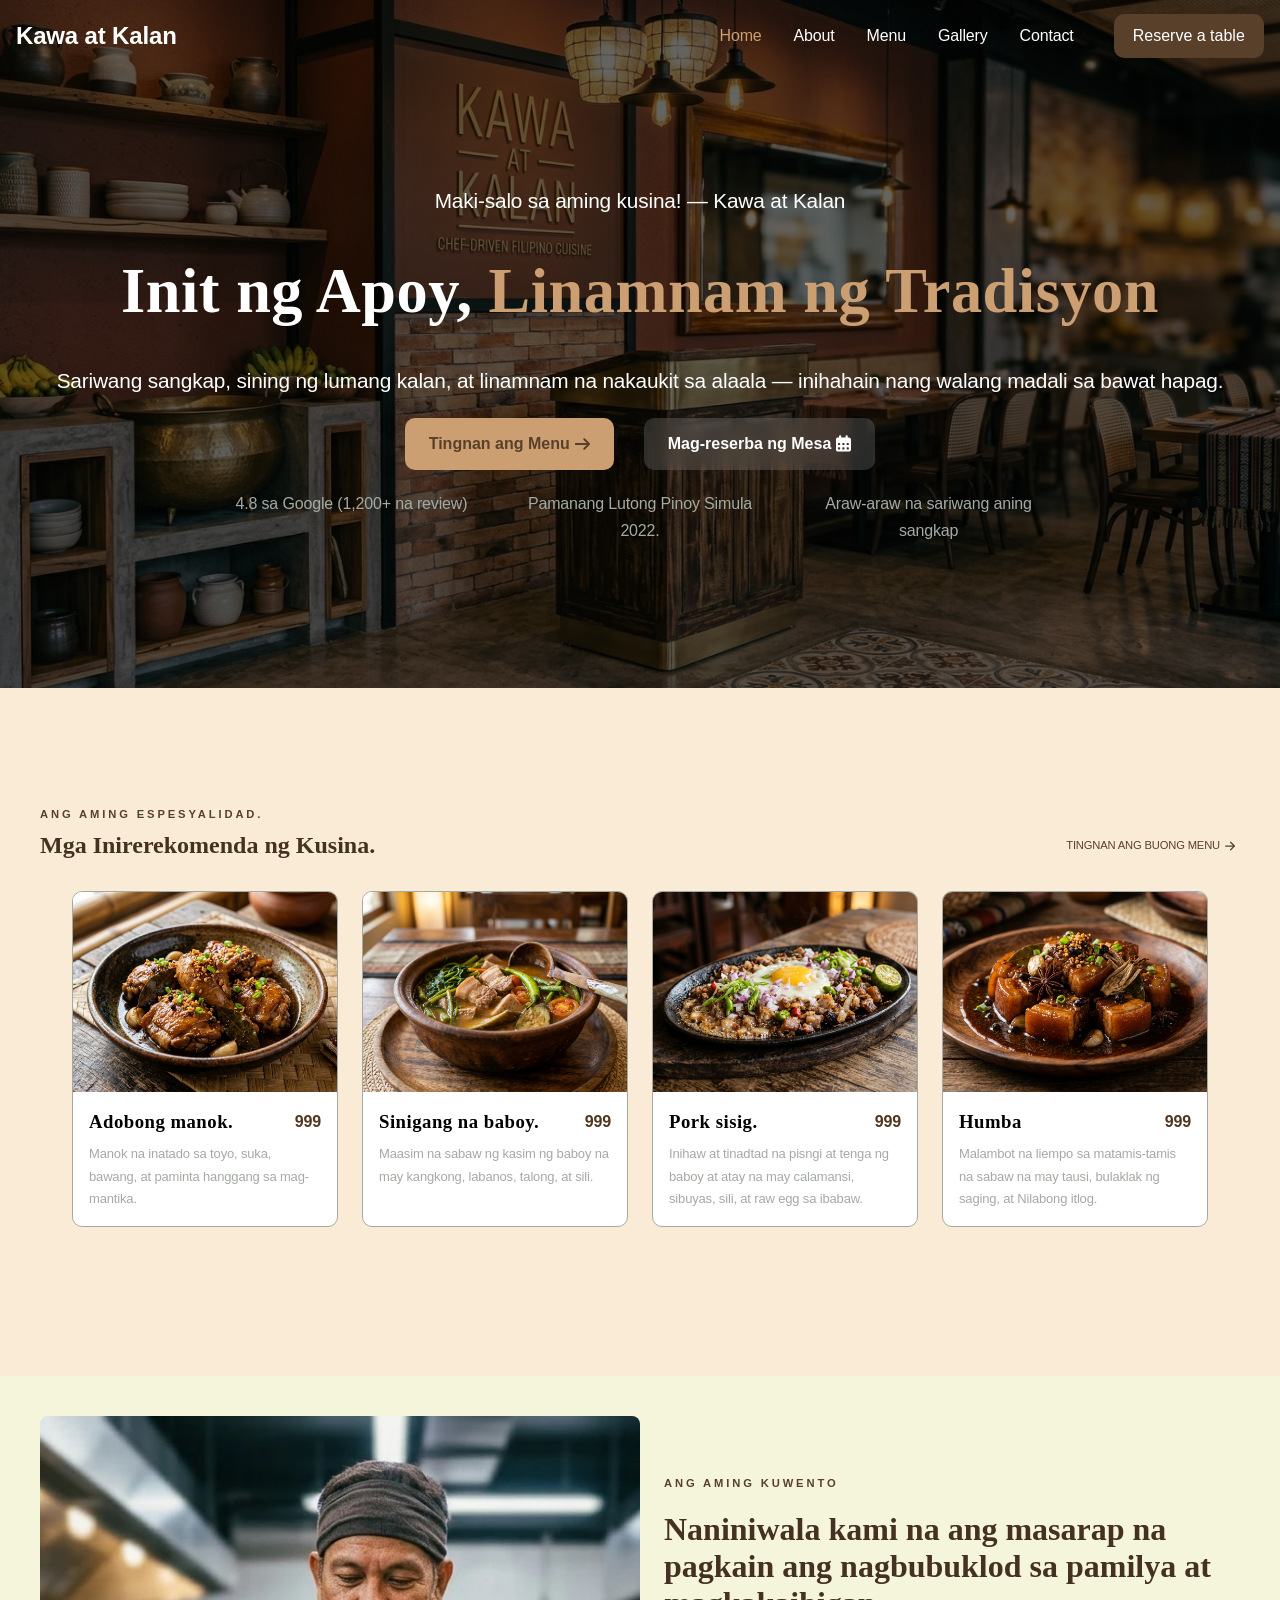
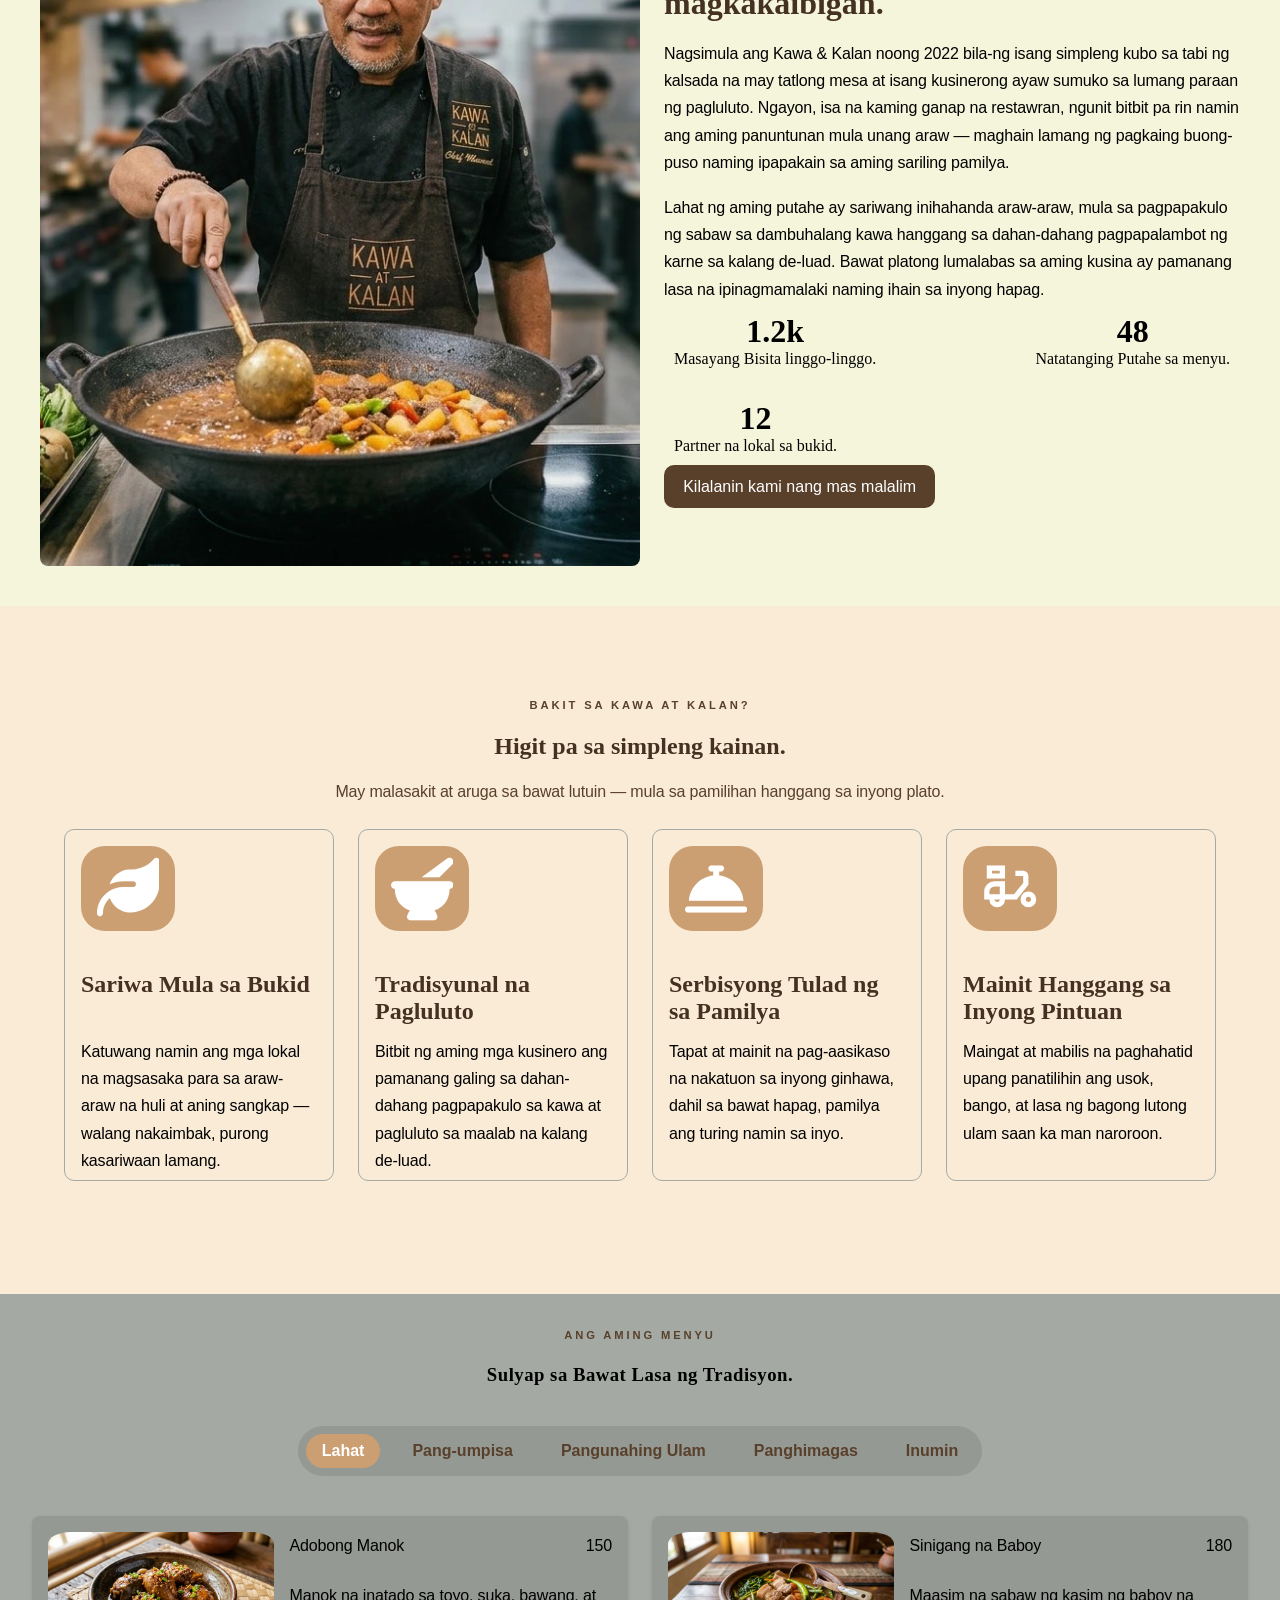
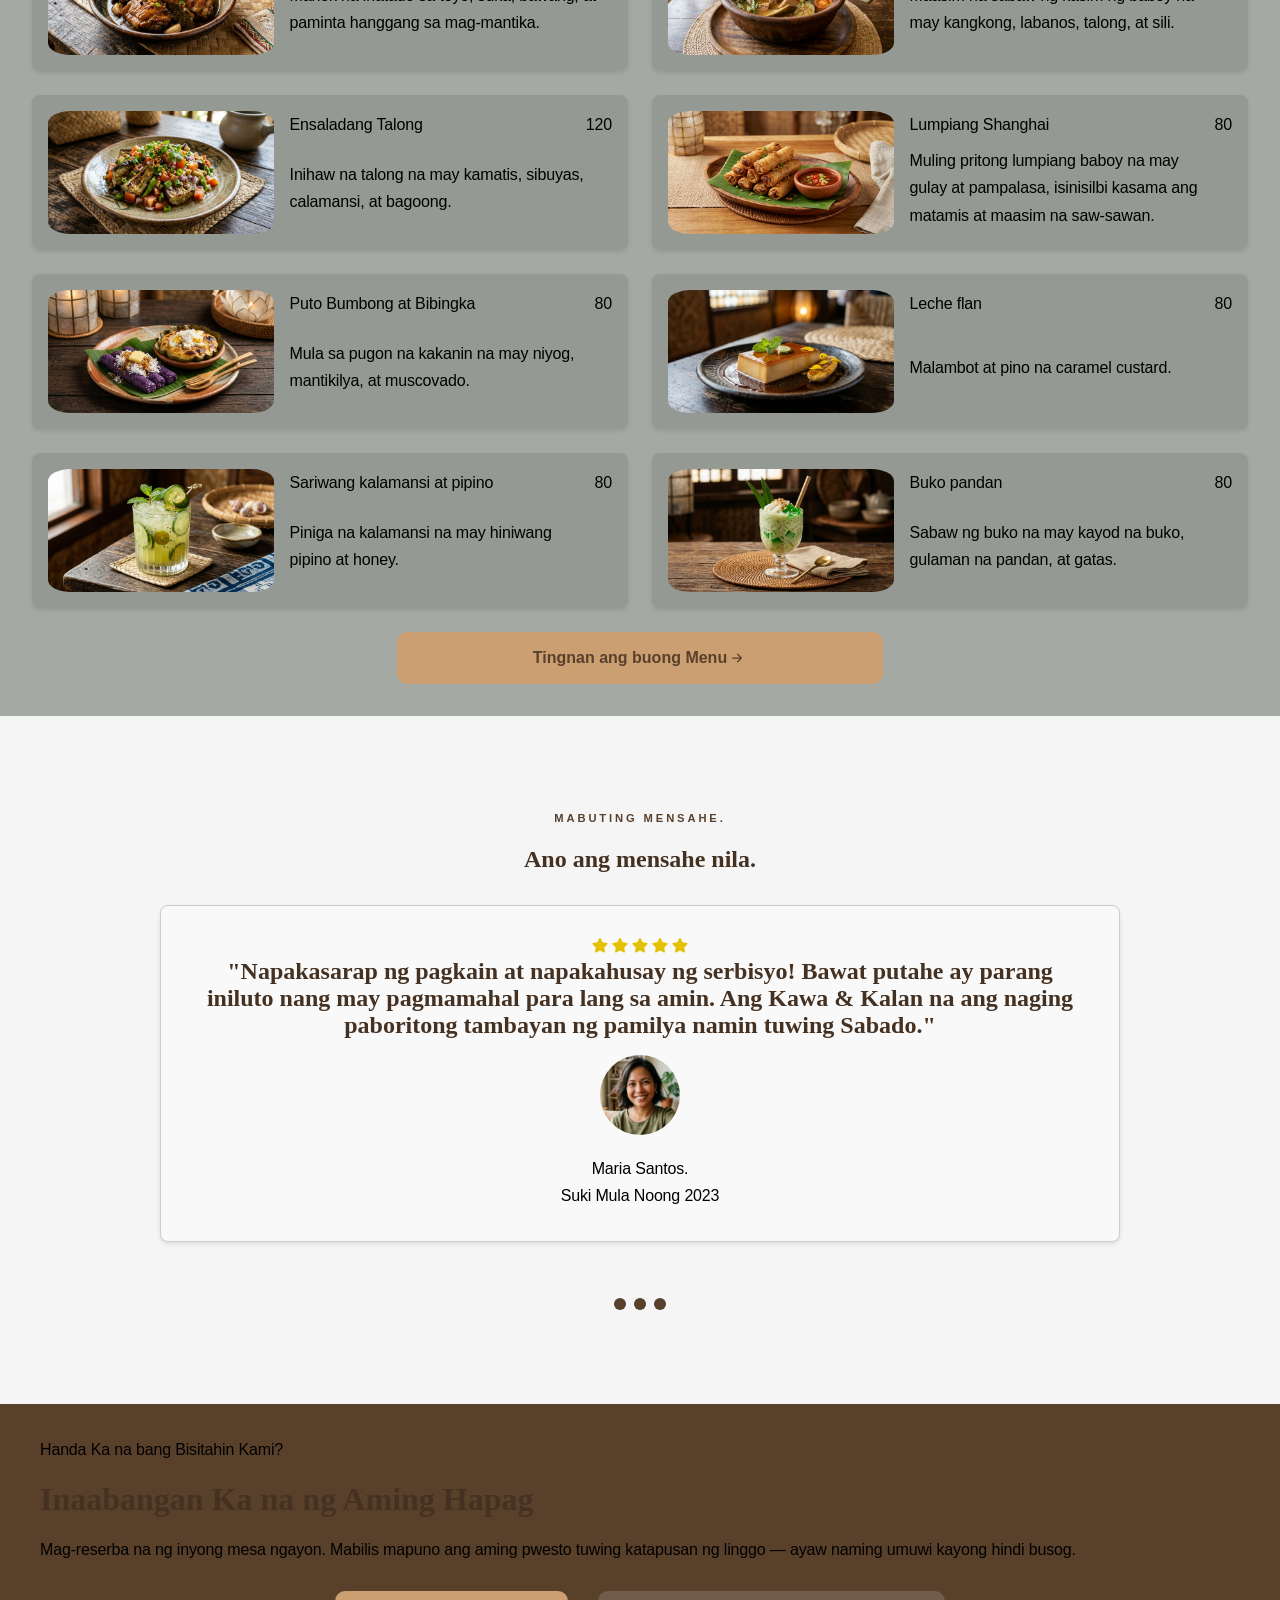
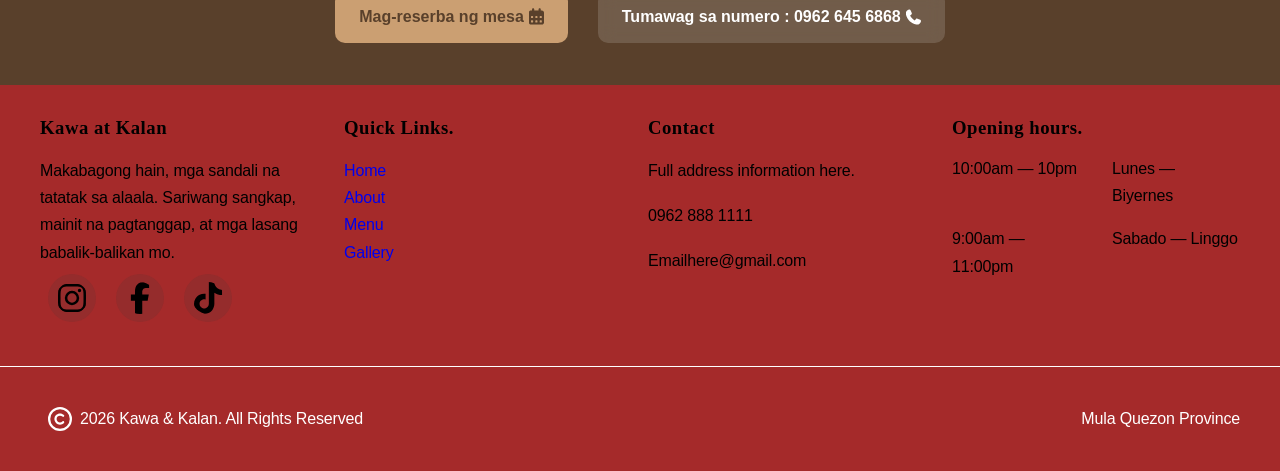
==== index.html @ d6dd1337 "Menu List/Javascript structure" ====
<!DOCTYPE html>
<html lang="en">
<head>
    <meta charset="UTF-8">
    <meta name="viewport" content="width=device-width, initial-scale=1.0">
    <title>Restaurant Design Template</title>
    <link rel="stylesheet" href="style.css">
</head>

<body>
    <header class="site-header">
        <div class="header-container">
            <a href="" class="logo">Kawa at Kalan</a>

            <!-- Mobile toggle button-->
            <button class="nav-toggle" aria-expanded="false" aria-label="Toggle navigation">
                <span class="nav-toggle">
                    <div class="ham-menu">
                        <span></span>
                        <span></span>
                        <span></span>
                    </div>
                </span>
            </button>

            <nav class="main-navbar" id="mainNvabar">
                <ul class="nav-list">
                    <li><a class="nav-link active" href="index.html">Home</a></li>
                    <li><a class="nav-link" href="about.html">About</a></li>
                    <li><a class="nav-link" href="menu.html">Menu</a></li>
                    <li><a class="nav-link" href="#gallery">Gallery</a></li>
                    <li><a class="nav-link" href="#contact">Contact</a></li>
                </ul>
                <button class="button-wrapper-one" onclick="toggleModal(true)">Reserve a table</button>
            </nav>
        </div>
        <script src="script.js" defer></script>
    </header>
    <main id="home">
        <!-- Reservation form (hidden)-->
        <div id="modalOverlay" class="modal-overlay">
            <div class="modal-content">
                <button class="close-formBtn" onclick="toggleModal(false)">&times;</button>
                <iframe src="reservation_form.html"></iframe>
            </div>
        </div>

        <!-- Conainer 1-->
         <section class="section-one">
            <div class="home-section intro-section">
                <div class="containerA">
                    <p>Maki-salo sa aming kusina! &mdash; Kawa at Kalan</p>
                    <br>
                    <br>
                    <h3>
                        <span class="tagline1">Init ng Apoy, </span>
                        <span class="tagline2">Linamnam ng Tradisyon</span>
                    </h3>
                    <br>
                    <br>
                    <p>Sariwang sangkap, sining ng lumang kalan, at linamnam na nakaukit sa alaala &mdash; inihahain nang walang madali sa bawat hapag.</p>
                </div>
                
                <div class="button-container">
                    <button class="button-wrapper-two">Tingnan ang Menu 
                        <svg class="icon">
                            <use href="assets/icons/sprite.svg#icon-arrow-right"></use>
                        </svg>
                    </button>
                    <button class="button-wrapper-three" onclick="toggleModal(true)">Mag-reserba ng Mesa 
                        <svg class="icon">
                            <use href="assets/icons/sprite.svg#icon-calendar"></use>
                        </svg>
                    </button>               
                </div>

                <div class="containerB">
                    <p>4.8 sa Google (1,200+ na review)</p>
                    <p>Pamanang Lutong Pinoy Simula 2022.</p>
                    <p>Araw-araw na sariwang aning sangkap</p>
                </div>
            </div>
         </section>
        

        <!-- Conainer 2-->
        <section class="section-two">
            <div class="home-section gallery-section">
                <!--Change this content-->
                <div class="gallery-header">
                    <p class="gallery-paratop">Ang aming Espesyalidad.</p>
                    <h1 class="gallery-heading">Mga Inirerekomenda ng Kusina.</h1>
                    <p class="gallery-parabottom">
                        <a href="menu.html">Tingnan ang Buong Menu<svg class="icon--sm"><use href="assets/icons/sprite.svg#rightArrow-icon"></use></svg>

                        <!-- FIX -->
                        </a>
                    </p>
                </div>
                <div class="gallery-section gallery-grid">
                    <figure class="photo-card">
                        <img src="assets/imgs/foods/chicken_adobo.webp" alt="Adobo" loading="lazy">
                        <figcaption class="photo-card-desc">
                            <h3>Adobong manok.</h3>
                            <p class="pc-price">999</p>
                            <p class="pc-desc">Manok na inatado sa toyo, suka, bawang, at paminta hanggang sa mag-mantika.</p>
                        </figcaption>
                    </figure>

                    <figure class="photo-card">
                        <img src="assets/imgs/foods/pork_sinigang.webp" alt="Adobo" loading="lazy">
                        <figcaption class="photo-card-desc">
                            <h3>Sinigang na baboy.</h3>
                            <p class="pc-price">999</p>
                            <p class="pc-desc">Maasim na sabaw ng kasim ng baboy na may kangkong, labanos, talong, at sili.</p>
                        </figcaption>
                    </figure>

                    <figure class="photo-card">
                        <img src="assets/imgs/foods/pork_sisig.webp" alt="Pork sisig" loading="lazy">
                        <figcaption class="photo-card-desc">
                            <h3>Pork sisig.</h3>
                            <p class="pc-price">999</p>
                            <p class="pc-desc">Inihaw at tinadtad na pisngi at tenga ng baboy at atay na may calamansi, sibuyas, sili, at raw egg sa ibabaw.</p>
                        </figcaption>
                    </figure>

                    <figure class="photo-card">
                        <img src="assets/imgs/foods/pork_humba.webp" alt="Adobo" loading="lazy">
                        <figcaption class="photo-card-desc">
                            <h3>Humba</h3>
                            <p class="pc-price">999</p>
                            <p class="pc-desc">Malambot na liempo sa matamis-tamis na sabaw na may tausi, bulaklak ng saging, at Nilabong itlog.</p>
                        </figcaption>
                    </figure>
                </div>
            </div>
        </section>


        <!-- Conainer 3-->
        <section class="section-three">
            <div class="home-section story-section">
                <img src="assets/imgs/profiles/chef.webp" alt="photo" class="story-image">
                <div class="story-content">
                    <p>Ang Aming Kuwento</p>
                    <br>
                    <h1>Naniniwala kami na ang masarap na pagkain ang nagbubuklod sa pamilya at magkakaibigan.</h1>
                    <br>
                    <p class="description">Nagsimula ang Kawa & Kalan noong 2022 bila-ng isang simpleng kubo sa tabi ng kalsada na may tatlong mesa at isang kusinerong ayaw sumuko sa lumang paraan ng pagluluto. Ngayon, isa na kaming ganap na restawran, ngunit bitbit pa rin namin ang aming panuntunan mula unang araw &mdash; maghain lamang ng pagkaing buong-puso naming ipapakain sa aming sariling pamilya.</p>
                    <br>
                    <p class="description">Lahat ng aming putahe ay sariwang inihahanda araw-araw, mula sa pagpapakulo ng sabaw sa dambuhalang kawa hanggang sa dahan-dahang pagpapalambot ng karne sa kalang de-luad. Bawat platong lumalabas sa aming kusina ay pamanang lasa na ipinagmamalaki naming ihain sa inyong hapag.</p>
                    <div class="containerB">
                        <div class="story-item">
                            <span class="item-number">1.2k</span>
                            <span class="item-desc">Masayang Bisita linggo-linggo.</span>
                        </div>
                        <div class="story-item">
                            <span class="item-number">48</span>
                            <span class="item-desc">Natatanging Putahe sa menyu.</span>
                        </div>
                        <div class="story-item">
                            <span class="item-number">12</span>
                            <span class="item-desc">Partner na lokal sa bukid.</span>
                        </div>
                    </div>
                    <button class="button-wrapper-one">Kilalanin kami nang mas malalim</button>
                </div>
            </div>
        </section>

        <!-- Conainer 4-->
        <section class="section-four">
            <div class="home-section why-section">
                <div class="section-header"> 
                    <p class="top-text">Bakit sa Kawa at Kalan?</p>
                    <br>
                    <h1>Higit pa sa simpleng kainan.</h1>
                    <br>
                    <p>May malasakit at aruga sa bawat lutuin &mdash; mula sa pamilihan hanggang sa inyong plato.</p>
                </div>
                <div class="why-content">
                    <div class="info-box">
                        <div class="icon-container">
                            <svg class="icon-medium">
                                <use href="assets/icons/sprite.svg#icon-leaf"></use>
                            </svg>
                        </div>
                        </svg>

                        <h1>Sariwa Mula sa Bukid</h1>
                        <p>Katuwang namin ang mga lokal na magsasaka para sa araw-araw na huli at aning sangkap &mdash; walang nakaimbak, purong kasariwaan lamang.</p>
                    </div>
                    <div class="info-box">
                        <div class="icon-container">
                            <svg class="icon-medium">
                                <use href="assets/icons/sprite.svg#icon-cooking"></use>
                            </svg>
                        </div>

                        <h1>Tradisyunal na Pagluluto</h1>
                        <p>Bitbit ng aming mga kusinero ang pamanang galing sa dahan-dahang pagpapakulo sa kawa at pagluluto sa maalab na kalang de-luad.</p>
                    </div>
                    <div class="info-box">
                        <div class="icon-container">
                            <svg class="icon-medium">
                                <use href="assets/icons/sprite.svg#icon-serve"></use>
                            </svg>
                        </div>

                        <h1>Serbisyong Tulad ng sa Pamilya</h1>
                        <p>Tapat at mainit na pag-aasikaso na nakatuon sa inyong ginhawa, dahil sa bawat hapag, pamilya ang turing namin sa inyo.</p>
                    </div>
                    <div class="info-box">
                        <div class="icon-container">
                            <svg class="icon-medium">
                                <use href="assets/icons/sprite.svg#icon-scooter"></use>
                            </svg>
                        </div>

                        <h1>Mainit Hanggang sa Inyong Pintuan</h1>
                        <p>Maingat at mabilis na paghahatid upang panatilihin ang usok, bango, at lasa ng bagong lutong ulam saan ka man naroroon.</p>
                    </div>

                </div>
            </div>
        </section>

        <!-- Conainer 5-->
        <section class="section-five">
            <div class="home-section menu-section">
                <div class="section-header">
                    <p>Ang Aming Menyu</p>
                    <br>
                    <h3>Sulyap sa Bawat Lasa ng Tradisyon.</h3>
                </div>

                <div class="menu-container">
                    <div class="filter-nav">
                        <button class="filter-btn active" data-filter="all">Lahat</button>
                        <button class="filter-btn" data-filter="appetizers">Pang-umpisa</button>
                        <button class="filter-btn" data-filter="main-course">Pangunahing Ulam</button>
                        <button class="filter-btn" data-filter="desserts">Panghimagas</button>
                        <button class="filter-btn" data-filter="beverages">Inumin</button>
                    </div>
                </div>

                <div class="index-menu-grid" id="menuGrid"></div>

                <button class="button-wrapper-two">Tingnan ang buong Menu<svg class="icon--sm"><use href="assets/icons/sprite.svg#rightArrow-icon"></use></svg></button>
            </div>
        </section>

        <!-- Container 6-->
        <section class="section-six">
            <div class="home-section rating-section">
                <div class="section-header">
                    <p>Mabuting mensahe.</p>
                    <br>
                    <h1>Ano ang mensahe nila.</h3>
                </div>

                <div class="rate-tab">
                    <div class="content-wrapper">
                        <div class="content-tab active" data-index="1">
                            <div>
                                <svg>
                                    <use href="assets/icons/sprite.svg#icon-star"></use>
                                </svg>
                                <svg>
                                    <use href="assets/icons/sprite.svg#icon-star"></use>
                                </svg>
                                <svg>
                                    <use href="assets/icons/sprite.svg#icon-star"></use>
                                </svg>
                                <svg>
                                    <use href="assets/icons/sprite.svg#icon-star"></use>
                                </svg>
                                <svg>
                                    <use href="assets/icons/sprite.svg#icon-star"></use>
                                </svg>

                            </div>
                            <h1>"Napakasarap ng pagkain at napakahusay ng serbisyo! Bawat putahe ay parang iniluto nang may pagmamahal para lang sa amin. Ang Kawa & Kalan na ang naging paboritong tambayan ng pamilya namin tuwing Sabado."</h1>
                            <img src="assets/imgs/profiles/profile_one.webp">
                            <p>Maria Santos.</p>
                            <p>Suki Mula Noong 2023</p>
                        </div>

                        <div class="content-tab" data-index="2">
                            <div class="star-container">
                                <svg>
                                    <use href="assets/icons/sprite.svg#icon-star"></use>
                                </svg>
                                <svg>
                                    <use href="assets/icons/sprite.svg#icon-star"></use>
                                </svg>
                                <svg>
                                    <use href="assets/icons/sprite.svg#icon-star"></use>
                                </svg>
                                <svg>
                                    <use href="assets/icons/sprite.svg#icon-star"></use>
                                </svg>
                            </div>
                            <h1>"Bumabalik-balik kami rito para sa Kare-Kare at Sisig! Lasang-lasa mo ang tradisyon sa dahan-dahang pagkakaluto sa kawa. Mainit ang pagtanggap at parang nasa sariling bahay ka lang."</h1>
                            <img src="assets/imgs/profiles/profile_three.webp">
                            <p>Ramon Reyes.</p>
                            <p>Lokal na Kumakain</p>
                        </div>

                        <div class="content-tab" data-index="3">
                            <div class="star-container">
                                <svg>
                                    <use href="assets/icons/sprite.svg#icon-star"></use>
                                </svg>
                                <svg>
                                    <use href="assets/icons/sprite.svg#icon-star"></use>
                                </svg>
                                <svg>
                                    <use href="assets/icons/sprite.svg#icon-star"></use>
                                </svg>
                                <svg>
                                    <use href="assets/icons/sprite.svg#icon-star"></use>
                                </svg>
                                <svg>
                                    <use href="assets/icons/sprite.svg#icon-star"></use>
                                </svg>

                            </div>
                            <h1>"Dito namin dinala ang buong angkan nung kaarawan ni Nanay. Walang natira sa hapag! Napakasariwa ng mga sangkap at napakamura pa para sa kalidad ng pagkain."</h1>
                            <img src="assets/imgs/profiles/profile_two.webp">
                            <p>Elena Dizon.</p>
                            <p>Pamilyang Bisita</p>
                        </div>
                    </div>
                </div>

                <div class="tab-buttons">
                    <button class="tab-btn active" data-target="1" aria-label="Go to review 1"></button>
                    <button class="tab-btn" data-target="2" aria-label="Go to review 2"></button>
                    <button class="tab-btn" data-target="3" aria-label="Go to review 3"></button>
                </div>
            </div>
        </section>
        

        <!-- Container 7-->

    </main>
    <footer>
        <!-- footer header -->
        <div class="secondary-footer">
            <div class="contact-section">
                <div class="ready-contact">
                    <p>Handa Ka na bang Bisitahin Kami?</p>
                    <br>
                    <h1>Inaabangan Ka na ng Aming Hapag</h1>
                    <br>
                    <p>Mag-reserba na ng inyong mesa ngayon. Mabilis mapuno ang aming pwesto tuwing katapusan ng linggo — ayaw naming umuwi kayong hindi busog.</p>
                    <br>
                </div>

                <div class="button-container">
                    <button class="button-wrapper-two" onclick="toggleModal(true)">Mag-reserba ng mesa
                        <svg class="icon">
                            <use href="assets/icons/sprite.svg#icon-calendar"></use>
                        </svg>
                    </button>
                    <button class="button-wrapper-three">Tumawag sa numero : 0962 645 6868
                        <svg class="icon">
                            <use href="assets/icons/sprite.svg#phone-icon"></use>
                        </svg>
                    </button>               
                </div>
            </div>
        </div>

        <!-- Main footer -->
        <div class="main-footer">
            <div class="footer-socials">
                <h3>Kawa at Kalan</h3>
                <br>
                <p>Makabagong hain, mga sandali na tatatak sa alaala. Sariwang sangkap, mainit na pagtanggap, at mga lasang babalik-balikan mo.</p>
                <icon>
                    <svg>
                        <use href="assets/icons/sprite.svg#insta-icon"></use>
                    </svg>
                </icon>
                <icon>
                    <svg>
                        <use href="assets/icons/sprite.svg#fb-icon"></use>
                    </svg>
                </icon>
                <icon>
                    <svg>
                        <use href="assets/icons/sprite.svg#tiktok-icon"></use>
                    </svg>
                </icon>
            </div>
            <div class="footer-links">
                <h3>Quick Links.</h3>
                <br>
                <ul>
                    <li><a href="index.html">Home</a></li>
                    <li><a href="about.html">About</a></li>
                    <li><a href="menu.html">Menu</a></li>
                    <li><a href="gallery.html">Gallery</a></li>
                </ul>
            </div>

            <div class="footer-contact">
                <h3>Contact</h3>
                <br>
                <p>Full address information here.</p>
                <br>
                <p>0962 888 1111</p>
                <br>
                <p>Emailhere@gmail.com</p>
            </div>

            <div class="footer-opening">
                <h3>Opening hours.</h3>
                <p>10:00am &mdash; 10pm</p>
                <p>Lunes &mdash; Biyernes</p>
                <p>9:00am &mdash; 11:00pm</p>
                <p>Sabado &mdash; Linggo</p>
            </div>

        </div>
        <div class="footer-border">
            <div class="final-footer">
                <p><svg><use href="assets/icons/sprite.svg#copyright-icon"></use></svg>2026 Kawa & Kalan. All Rights Reserved</p>
                <p>Mula Quezon Province</p>
            </div>
        </div>

    </footer>
    
</body>
</html>
---- style.css ----
* {
    margin: 0;
    padding: 0;
    box-sizing: border-box;
}

:root{
    /** ayusin pa to**/
    /** Colors **/
    --color-primary-brown: #59402B;
    --color-secondary-brown: #453121;
    --color-hover-primary: #513721;
    --color-lite-brown: #CB9F72;
    --color-hover-secondary: #c87f37;
    --color-primary-white: white;
    --color-secondary-white: #A4AAA3;
    --color-white-three: antiquewhite;
    --color-transparent-blur: rgba(55, 53, 53, 0.15);
    --color-transparent-dark: rgba(8, 8, 8, 0.60);
    --color-primary-black: black;

    /** Typography **/
    --font-family-one: 'Montserrat' , sans-serif;
    --font-family-two: 'Inter', -apple-system, BlinkMacSystemFont, "Segoe UI", Roboto, Arial, sans-serif;
    --font-family-three: 'Playfair Display', serif;
    --font-family-four: 'Georgia', serif;
    --font-family-five: 'Proza Libre', sans-serif;

    --font-size-xxxs:0.7rem;
    --font-size-xxs: 1rem;
    --font-size-xs: 1.2rem;
    --font-size-s: 1.3rem;
    --font-size-m: 1.5rem;
    --font-size-l: 2rem;
    --font-size-xl: 3.9rem;

    --font-weight-lite: 400;
    --font-weight-medium: 500;
    --font-weight-heavy: 600;
    --font-weight-xheavy: 700;
    --font-weight-xxheavy: 800;

    --letter-spacing-negone:-0.01rem;
    --letter-spacing-one: 0.5px;
    --letter-spacing-two: 0.18rem;
    --letter-spacing-three: 0.5rem;

    /** Footer padding **/
    --footer-padding: 2rem 2.5rem 2rem 2.5rem;


}

body {
    min-height: 100vh;
    display: grid;
    grid-template-rows: auto 1fr auto;
}
a, p{
    font-family:var(--font-family-two);
    font-weight: var(--font-weight-medium);
    line-height: 1.7;
    letter-spacing: var(--letter-spacing-negone);
}

h1{
    font-family: var(--font-family-three);
    font-weight: var(--font-weight-xheavy);
    color: var(--color-secondary-brown);
}

h3{
    font-family: var(--font-family-four);
    font-weight: var(--font-weight-xheavy);
    letter-spacing: var(--letter-spacing-one);
}
p, h1, h3{
    overflow-wrap: break-word;
}

img {
    max-width: 100%;
    height: auto;
}

main {
    display: flex;
    flex-direction: column;
    justify-content: center;
    align-items: center;
    text-align: center;
}

section{
    width: 100%;
    min-height: 43rem;
    background-size: cover;
    background-position: center;
    background-repeat: no-repeat;
}

footer{
    background-color: brown;
    width: 100%;
}

svg.bi {
    vertical-align: middle;
}

/**========== POP UP FORM ========= **/

.modal-overlay {
    display: none;
    position: fixed;
    top: 0;
    left: 0;
    width: 100%;
    height: 100%;
    background: var(--color-transparent-dark);
    justify-content: center;
    align-items: center;
    z-index: 1000;
}

.modal-content {
    background: white;
    border-radius: 8px;
    width: 80%;
    height: 80%;
    max-width: 480px;
    max-height: 600px;
    position: relative;
    overflow: hidden;

    padding: 1rem;

    overflow-y: auto;
    white-space: nowrap;
}

.close-formBtn{
    position: absolute;
    top: 10px;
    right: 15px;
    font-size: 24px;
    background: none;
    border: none;
    cursor: pointer;
    z-index: 1001;
}


/** FIX HOVER **/
.close-formBtn :hover{
    scale: 10px;
}

iframe{
    width: 100%;
    height: 560px;
    border: none;
    display: block;
}
/* Form layout*/

.reservation-page{
    display: flex;
    flex-direction: column;
    padding-bottom: 1rem;
    margin-bottom: 1rem;
    border-bottom: 1px solid black;
}

.reservation-page button{
    grid-area: button;
    width: 1rem;
    height: 1rem;
    justify-self: right;
    align-self: center;
}

.booking-form{
    display: grid;
    grid-template-columns: repeat(3, 1fr);
    grid-template-rows: repeat(5, auto-fit);
    grid-template-areas:  
        "g1 g1 g1"
        "g2 g2 g2"
        "g3 g4 g5"
        "g6 g6 g6"
        "button button button";
}

.split-wrapper{
    grid-area: g2;
    display: flex;
    flex-direction: row;
}

.booking-form .form-group:nth-child(1){
    grid-area: g1;
    grid-column: 50%;
}

.booking-form .form-group:nth-child(3){
    grid-area: g3;
}

.booking-form .form-group:nth-child(4){
    grid-area: g4;
}

.booking-form .form-group:nth-child(5){
    grid-area: g5;
}

.booking-form .form-group:nth-child(6){
    grid-area: g6;
}

.booking-form button{
    grid-area: button;
}


.form-group{
    display: flex;
    flex-direction: column;
    text-align: left;

    height: fit-content;
    width: 100%;
    padding: 0.3rem;
    gap: 0.3rem;
}

.form-group label, input, select, textarea{
    font-family: var(--font-family-two);
    font-weight: var(--font-weight-medium);
    line-height: 1.7;
    letter-spacing: var(--letter-spacing-negone);
}

.form-group input, select{
    width: 100%;
    height: 2rem;

    border: 1.5px solid var(--color-lite-brown);
    border-radius: 8px;
    outline: none;
    padding: 0.3rem;
}

.form-group textarea{
    padding: 0.3rem;

    border: 1.5px solid var(--color-lite-brown);
    border-radius: 8px;
    height: 5rem;
    resize: none;
}

/** ========== ICON SECTION ========== **/
.icon{
    width: 20px;
    height: 20px;
    stroke: currentColor;
    fill: currentColor;
    padding-left: 0.3rem;
}

.icon--sm{
    width: 20px;
    height: 20px;
    fill: currentColor;
    justify-self: center;
    align-self: center;
}

.icon-medium{
    display: flex;
    justify-self: center;
    align-self: center;
    width: 90px;
    height: 90px;
    stroke: white;
    fill: var(--color-primary-white);
}



/** bagohin pa to **/
.icon--lg { width: 1.5em; height: 1.5em; }
.icon--xl { width: 2em; height: 2em;}



/** ========== END OF ICON SECTION ========== **/


/** ========== BUTTON SECTION ========== **/
.button-wrapper-one{
    display: flex;
    align-items: center;
    justify-content: center;

    font-family: var(--font-family-five);
    font-size: var(--font-size-xxs);
    font-weight: var(--font-weight-lite);
    color: var(--color-primary-white);

    padding: 0.8rem 1.2rem;
    border: none;
    cursor: pointer;
    background-color: var(--color-primary-brown);
    border-radius: 10px;

    transition: all 0.2s cubic-bezier(0.4, 0, 0.2, 1);
    user-select: none;
}

.button-wrapper-one:hover{
    background-color: var(--color-hover-primary);
}

.button-wrapper-two{
    display: flex;
    align-items: center;
    justify-content: center;

    font-family: var(--font-family-five);
    font-size: var(--font-size-xxs);
    font-weight: var(--font-weight-heavy);
    color: var(--color-primary-brown);

    padding: 1rem 1.5rem;
    border: none;
    cursor: pointer;
    background-color: var(--color-lite-brown);
    border-radius: 10px;

    transition: all 0.2s cubic-bezier(0.4, 0, 0.2, 1);
    user-select: none;
}

.button-wrapper-two:hover{
    background-color: var(--color-hover-secondary);
}

.button-wrapper-three{
    display: flex;
    align-items: center;
    justify-content: center;

    font-family: var(--font-family-five);
    font-size: var(--font-size-xss);
    font-weight: var(--font-weight-heavy);
    color: var(--color-primary-white);

    padding: 1rem 1.5rem;
    border: none;
    cursor: pointer;
    background-color: rgba(255, 255, 255, 0.15);
    backdrop-filter: blur(8px);
    border: 1px;
    border-radius: 10px;

    transition: all 0.2s cubic-bezier(0.4, 0, 0.2, 1);
    user-select: none;
}

.button-wrapper-three:hover{
    background-color: var(--color-transparent-blur);
}

/** ========== END OF BUTTON SECTION ========== **/


/** ========== SECTIONS BACKGROUND IMAGE/COLOR ========== **/
.section-one { background-image: linear-gradient(rgba(0, 0, 0 ,0.6), rgba(0, 0, 0, 0.6)), url(assets/imgs/restaurantbg.webp);}
.section-two { background-color: antiquewhite;}
.section-three { background-color: beige; }
.section-four { background-color: antiquewhite;}
.section-five { background-color: var(--color-secondary-white);}
.section-six { background-color: whitesmoke;}
.section-seven { background-color: bisque;}
.secondary-footer{background-color: var(--color-primary-brown);}

.section-one-about {}

.section-one-menu {}

.section-one-gallery {}

.section-one-contact {}

/** ========== END OF SECTIONS BACKGROUND IMAGE/COLOR ========== **/


/** ========== FONTSTYLE SECTION ==========**/


/**======== END OF OTHER FONTSTYLE SECTION ===========**/
.site-header{
    position: fixed;
    top: 0;
    left: 0;
    width: 100%;
    background-color: transparent;
    box-shadow: none;
    box-sizing: border-box;
    z-index: 100;
    height: 4.5rem;
    transition: background-color 0.3s ease,
                box-shadow 0.3s ease,
                color 0.3s ease;
}

.site-header.scrolled {
    background-color: var(--color-white-three);
    box-shadow: 0 2px 10px rgba(0, 0, 0, 0.08);
}

.site-header.scrolled .nav-link.active,
.site-header.scrolled .nav-link:hover,
.site-header.scrolled .nav-link:focus-visible{
    color:var(--color-primary-brown);
}

.site-header.scrolled .nav-toggle{
    color: var(--color-primary-black);
}

.site-header.scrolled a{
    color: var(--color-primary-black);
}

.site-header.scrolled .ham-menu span{
    background-color: var(--color-primary-black);;
}

.header-container{
    width: min(100%, 1300px);
    margin-inline: auto;
    padding-inline: 1rem;
    height: 100%;
    display: grid;
    grid-template-areas: "logo nav";
    grid-template-columns: 1fr auto;
    align-items: center;
    gap: 1rem;
}

.header-container a{
    color:  var(--color-primary-white);
}

.logo{
    grid-area: logo;
    font-size: 1.5rem;
    font-weight: bold;
    color: var(--color-primary-black);
    text-decoration: none;
}

.main-navbar{
    grid-area: nav;
    display: flex;
    align-items: center;
    gap: 2.5rem;
}

.nav-list{
    display: flex;
    align-items: center;
    gap: 2rem;
    list-style-type: none;
    margin: 0;
    padding: 0;
}

.nav-link{
    text-decoration: none;
    color: var(--color-primary-black);
    font-weight: 500;
    padding: 0.5rem 0;
    transition: color 0.2s ease;
}

.nav-link:hover,
.nav-link:focus-visible,
.nav-link.active{
    color: var(--color-lite-brown);
}

.nav-toggle{
    display: none;
}

.icon-menu{
    width: 1.5rem;
    height: 1.5rem;  
}

.icon-menu line{
    transform-origin: center;
    transition: transform 0.3s ease, opacity 0.3s ease;

    transform-box: fill-box;
}

/** Mobile View **/
@media (max-width: 768px) {
    .nav-toggle{
        appearance: none;
        background: transparent; 
        color: var(--color-primary-white);   
        border: none;
        padding: 0.5rem;
        margin: 0;    
        flex-shrink: 0;
        display: flex;
        flex-direction: column;
        justify-content: center;
        align-items: center;
        gap: 5px;
        cursor: pointer;
        overflow: visible;
        touch-action: manipulation;
    }

    .main-navbar{
        position: fixed;
        top: 4rem;
        right: 0;
        width: 100%;
        height: calc(100dvh - var(4.5rem));
        background-color: var(--color-white-three);
        border-top: 1px solid white;
        box-shadow: 0px 4px 12px 0px rgba(0, 0, 0, 0.1);

        z-index: 990;

        transform: translateY(100%);
        visibility: hidden;

        transition: transform 0.3s cubic-bezier(0, 0, 0.2, 1), visibility 0.3s cubic-bezier(0, 0, 0.2, 1);

        display: flex;
        flex-direction: column;
        padding: 2rem 1.5rem 3rem 1.5rem;
        gap: 2rem;
        overflow-y: auto;
    }
    /** HAM MENU **/
    .ham-menu{
        height: 2rem;
        width: 1.5rem;
        position: fixed;
    }

    .ham-menu span {
        height: 0.2rem;
        width: 100%;
        background-color: var(--color-primary-white);
        border-radius: 25px;
        position: absolute;
        top: 50%;
        left: 50%;
        transform: translate(-50%, -50%);
        transition: 0.3s ease;
    }

    .ham-menu span:nth-child(1) {
        top: 25%;
    }

    .ham-menu span:nth-child(3) {
        top: 75%;
    }

    /** Ham menu transition **/
    .ham-menu.active span:nth-child(1){
        top: 50%;
        transform: translate(-50%, -50%) rotate(45deg);
    }

    .ham-menu.active span:nth-child(2){
        opacity: 0;
    }

    .ham-menu.active span:nth-child(3){
        top: 50%;
        transform: translate(-50%, -50%) rotate(-45deg);
    }

    .nav-list{
        flex-direction: column;
        align-items: flex-start;
        width: 100%;
        gap: 1.5rem;
    }

    .main-navbar.is-open{
        transform: translateY(0);
        visibility: visible;
    }

}

.resize-animation-stopper * {
    transition: none !important;
}

.section{
    display: flex;
    flex-direction: column;
    justify-content: center;
    align-items: center;
    text-align: center;
}

.home-section{
    display: flex;
    min-height: 43rem;
    width: min(100%, 1300px); 
    margin-inline: auto;
    justify-content: center;
    padding: 2.5rem;
}

.about-section{
    background-color: aqua;
}

.intro-section{
    position: relative;
    display: flex;
    flex-direction: column;
    padding-top: 5rem;
    align-items: center;
}

.containerA {
    padding: 10px;
}

.containerA p{
    color: var(--color-primary-white);
    font-size: 1.3rem;
}

.containerA h3{
    font-size: 3.9rem;
}

.tagline1{
    color: var(--color-primary-white);
}

.tagline2{
    color: var(--color-lite-brown);
}

.button-container{
    display: flex;
    justify-content: center;
    gap: 30px;
    padding: 10px;
}

.containerB{
    display: flex;
    flex-wrap: wrap;
    padding: 10px;
    justify-content: space-between;
    text-align: center;
    gap: 2rem;
}

.containerB p{
    color: var(--color-secondary-white);
}

.containerB p{
    flex: 1;
}

.gallery-section{
    display: flex;
    flex-direction: column;
}

.gallery-header{
    display: flex;
    flex-wrap: wrap;
    align-items: center;
    justify-content: space-between;
}

.gallery-header p{
    text-align: left;
    font-family: var(--font-family-one);
    font-weight: var(--font-weight-xxheavy);
    font-size: var(--font-size-xxxs);
    text-transform: uppercase;
    letter-spacing: var(--letter-spacing-two);
    color: var(--color-primary-brown);
}

.gallery-paratop{
    flex-basis: 100%;
    margin-bottom: 0.5rem;
}

.gallery-heading,
.gallery-parabottom{
    margin: 0;
}

.gallery-parabottom a{
    display: flex;
    align-self: center;
    text-decoration: none;
    color:var(--color-primary-brown);
}

.gallery-grid{
    display: grid;
    grid-template-columns: repeat(auto-fit, minmax(min(100%, 250px), 1fr));
    gap: 1.5rem;
    padding: 2rem;
    box-sizing: border-box;
}

.photo-card{
    margin: 0;
    display: flex;
    flex-direction: column;
    border: 1px solid var(--color-secondary-white);
    border-radius: 10px;
    overflow: hidden;
    background-color: var(--color-primary-white);
}

.photo-card img {
    width: 100%;
    height: 200px;
    object-fit: cover;
    transition: transform 0.4s ease-in-out;
}

.photo-card img:hover{
    transform: scale(1.05);
}

.photo-card-desc{
    padding: 1rem;
    display: flex;
    flex-wrap: wrap;
    align-items: center;
    justify-content: space-between;
}

.photo-card-desc h3{
    flex-basis: 80%;
    margin-bottom: 0.5rem;
    text-align: left;
}

.pc-price{
    flex-basis: auto;
    margin-bottom: 0.5rem;
    text-align: right;
    color: var(--color-hover-primary);
    font-weight: bold;
}

.pc-desc{
    text-align: left;
    color: var(--color-secondary-white);
    font-size: small;
}

.story-section{
    display: flex;
    flex-direction: row;
    align-items: center;
    gap: 1.5rem;
}

.story-image{
    width: 50%;
    height: 50%;
    object-fit: cover;
    border-radius: 8px;
}

.story-content{
    max-width: 50%;
    text-align: left;
}

.story-content p:nth-of-type(1){
    font-family: var(--font-family-one);
    font-weight: var(--font-weight-xxheavy);
    font-size: var(--font-size-xxxs);
    text-transform: uppercase;
    letter-spacing: var(--letter-spacing-two);
    color: var(--color-primary-brown);
}

@media (max-width: 1100px){
    .story-section{
        flex-direction: column;
    }

    .story-image{
        width: 100%;
    }

    .story-content{
        max-width: 100%;
    }
}

.story-content h1{
    font-size: 2rem;
}

.menu-section{
    display: flex;
    flex-direction: column;
    justify-content: flex-start;
    padding: 2rem; 
    gap: 1.5rem;
}

.menu-section .button-wrapper-two{
    width: 40%;
    align-self: center;
}

.story-item{
    display: flex;
    flex-direction: column;
    align-items: center;
    text-align: center;
}

.item-number{
    font-size: 2rem;
    font-weight: bold;
}

.item-desc{
    font-size: 1rem;
    color: var(--color-primary-black);
}

.why-section{
    display: flex;
    flex-direction: column;
}

.section-header{
    width: 100%;
}

.section-header p:nth-of-type(1){
    font-family: var(--font-family-one);
    font-weight: var(--font-weight-xxheavy);
    font-size: var(--font-size-xxxs);
    text-transform: uppercase;
    letter-spacing: var(--letter-spacing-two);
    color: var(--color-primary-brown);
}

.section-header p:nth-of-type(2){
    color: var(--color-primary-brown);
}

.why-content{
    display: grid;
    grid-template-columns: repeat(auto-fit, minmax(min(100%, 250px), 1fr));
    gap: 1.5rem;
    width: 100%;
    padding: 1.5rem;
}

.why-content h1{
    font-size: var(--font-size-m);
}

.info-box{
    display: grid;
    grid-template-rows: auto 20% 40%;
    text-align: left;
    padding: 1rem;
    gap: 0.2rem;
    background-color: var(--color-white-three);
    border: 1px solid var(--color-secondary-white);
    border-radius: 10px;
    overflow: hidden;
}

.icon-container{
    display: flex;
    width: 40%;
    height: 70%;
    align-content: center;
    justify-content: center;
    background-color: var(--color-lite-brown);
    border-radius: 1.5rem;
    padding: 1rem;
}

.menu-container{
    max-width: 1200px;
    margin: 0 auto;
}

.filter-nav{
    display: flex;
    gap: 1rem;
    justify-content: center;
    flex-wrap: wrap;
    border: none;
    background-color: var(--color-transparent-blur);
    padding: 0.5rem;
    margin: 1rem;
    border-radius: 2rem;
}

.filter-btn {
    padding: 0.5rem 1rem;
    border: none;
    border-radius: 999px;
    background-color: transparent;

    font-family: var(--font-family-two);
    font-weight: var(--font-weight-heavy);
    color:var(--color-primary-brown);
    font-size: 1rem;

    cursor: pointer;
}

.filter-btn.active {
    background-color: var(--color-lite-brown);
    color: var(--color-primary-white);
}

.index-menu-grid{
    display: grid;
    gap: 1.5rem;
    grid-template-columns: repeat(2, 1fr);
}

@media (max-width: 800px){
    .index-menu-grid {
        grid-template-columns: 1fr;
    }
}

.menu-item{
    display: grid;
    grid-template-columns: 40% 40% auto;
    grid-template-rows: auto auto;
    grid-template-areas:
        "img title price"
        "img desc desc";

    background-color: var(--color-transparent-blur);
    row-gap: 0.3rem;
    

    border-radius: 8px;
    overflow: hidden;
    box-shadow: 0 2px 4px rgba(0, 0, 0, 0.1);
    padding: 1rem;
    column-gap: 1rem;

    transition: transform 0.3s ease-in-out;
}

.menu-photo {
    grid-area: img;
    display: block;
    justify-self: center;
    align-self: center;

    border-radius: 10%;
}

.menu-title {
    grid-area: title;
    text-align: left;
}

.menu-desc {
    grid-area: desc; 
    text-align: left;
    padding-right: 1rem;
}

.menu-price {
    grid-area: price; 
    text-align: right;
}

.menu-item.hide{
    display: none !important;
}

.menu-item:hover{
    transform: scale(1.03);
}

.rating-section{
    display: flex;
    flex-direction: column;
    
}

.rate-tab{
    width: 80%;
    margin: 2rem auto;
    border: 1px solid #ccc;
    border-radius: 8px;
    padding: 1rem;
    background-color: #f9f9f9;
    box-shadow: 0 2px 4px rgba(0, 0, 0, 0.1);
}

.content-tab{
    display: none;
    text-align: center;
    padding: 1rem;
}

.content-tab svg{
    width: 1rem;
    height: 1rem;
    fill: rgb(228, 194, 3);
    
}

.content-tab img{
    border-radius: 50%;
    width: 80px;
    height: 80px;
    margin: 1rem;
}

.content-tab.active{
    display: block;
}

.tab-buttons{
    display: flex;
    justify-content: center;
    gap: 0.5rem;
    margin-top: 1.5rem;
}

.tab-btn{
    width: 12px;
    height: 12px;
    border-radius: 50%;
    border: none;
    background-color: var(--color-primary-brown);
    cursor: pointer;
    transition: all 0.3s ease;
}

.tab-btn:hover{
    background-color: var(--color-hover-secondary);
    transform: scale(1);
}

.tab-btn:active{
    background-color: var(--color-hover-secondary);
    width: 28px;
    border-radius: 10px;
}

.contact-section{
    display: flex;
    flex-direction: column;
    padding: var(--footer-padding);
}

.ready-contact{
    justify-items: center;
    align-items: center;
}

.main-footer{
    display: grid;
    grid-template-columns: repeat(auto-fit, minmax(min(100%, 250px), 1fr));
    gap: 1rem;
    width: min(100%, 1300px);
    margin-inline: auto;
    padding: var(--footer-padding);
}


.footer-socials{

}

.footer-socials svg{
    width: 3rem;
    height: 3rem;
    padding: 0.5rem;
    margin: 0.5rem;
    background-color: var(--color-transparent-blur);
    border-radius: 50%;
}

.footer-links ul{
    list-style-type: none;
}

.footer-links a{
    text-decoration: none;
}

.footer-border{
    display: flex;
    justify-content: center;
    border-top: 1px solid var(--color-primary-white);
}

.footer-opening{
    display: grid;
    height: 50%;
    grid-template-columns: 1fr 1fr;
    grid-template-rows: auto auto auto;
    grid-template-areas: 
        "heading heading"
        "timeOne dayOne"
        "timeTwo dayTwo";
    gap: 1rem 2rem;
}

.footer-opening h3{
    grid-area: heading;
}

.footer-opening p:nth-of-type(1){
    grid-area: timeOne;
}

.footer-opening p:nth-of-type(2){
    grid-area: dayOne;
}

.footer-opening p:nth-of-type(3){
    grid-area: timeTwo;
}

.footer-opening p:nth-of-type(4){
    grid-area: dayTwo;
}


.final-footer{
    display: grid;
    width: min(100%, 1300px);
    grid-template-columns: 50% 50%;
    padding: var(--footer-padding);

    color: var(--color-primary-white );
}

.final-footer svg{
    width: 1.5rem;
    height: 1.5rem;
    fill: var(--color-primary-white);
    margin: 0.5rem;
}

.final-footer p:nth-child(1){
    display: flex;
    justify-content: left;
    align-items: center;
}

.final-footer p:nth-child(2){
    display: flex;
    justify-content: right;
    align-items: center;
}

/** ======= ABOUT PAGE ======= **/
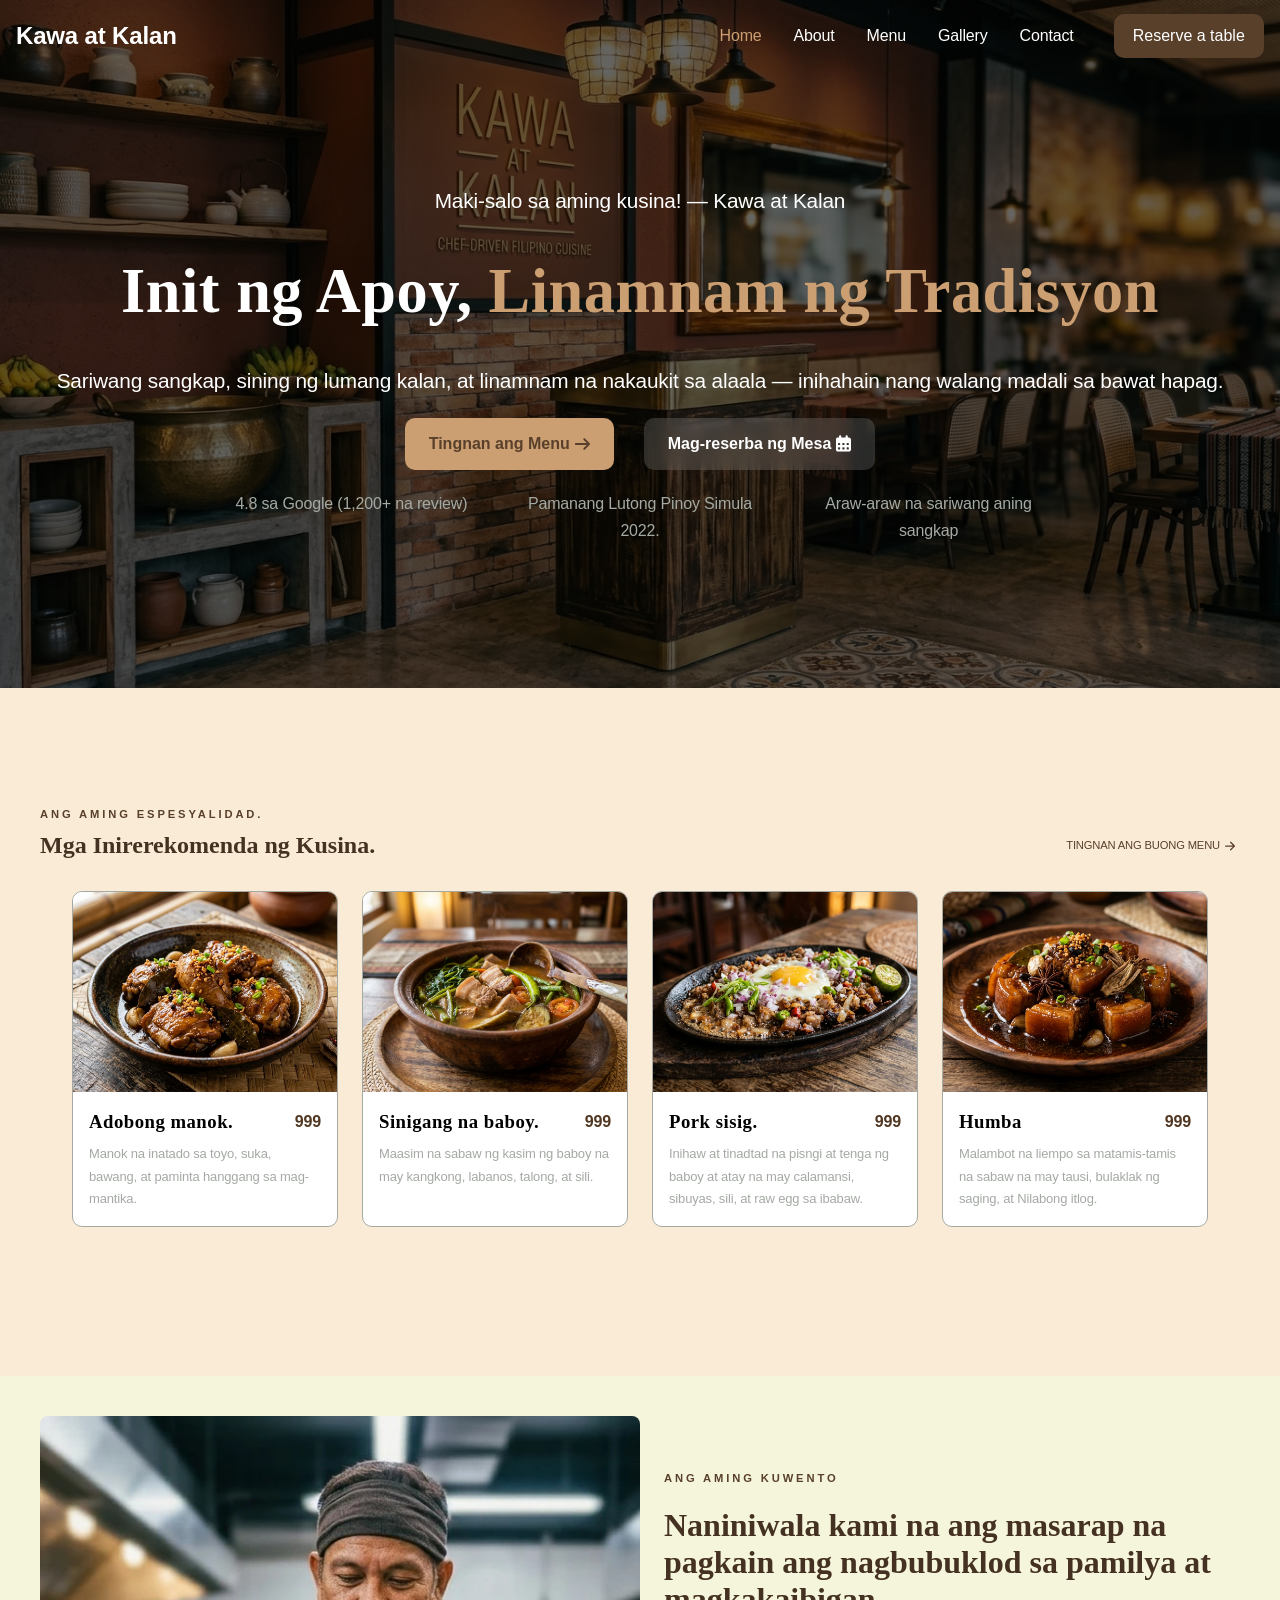
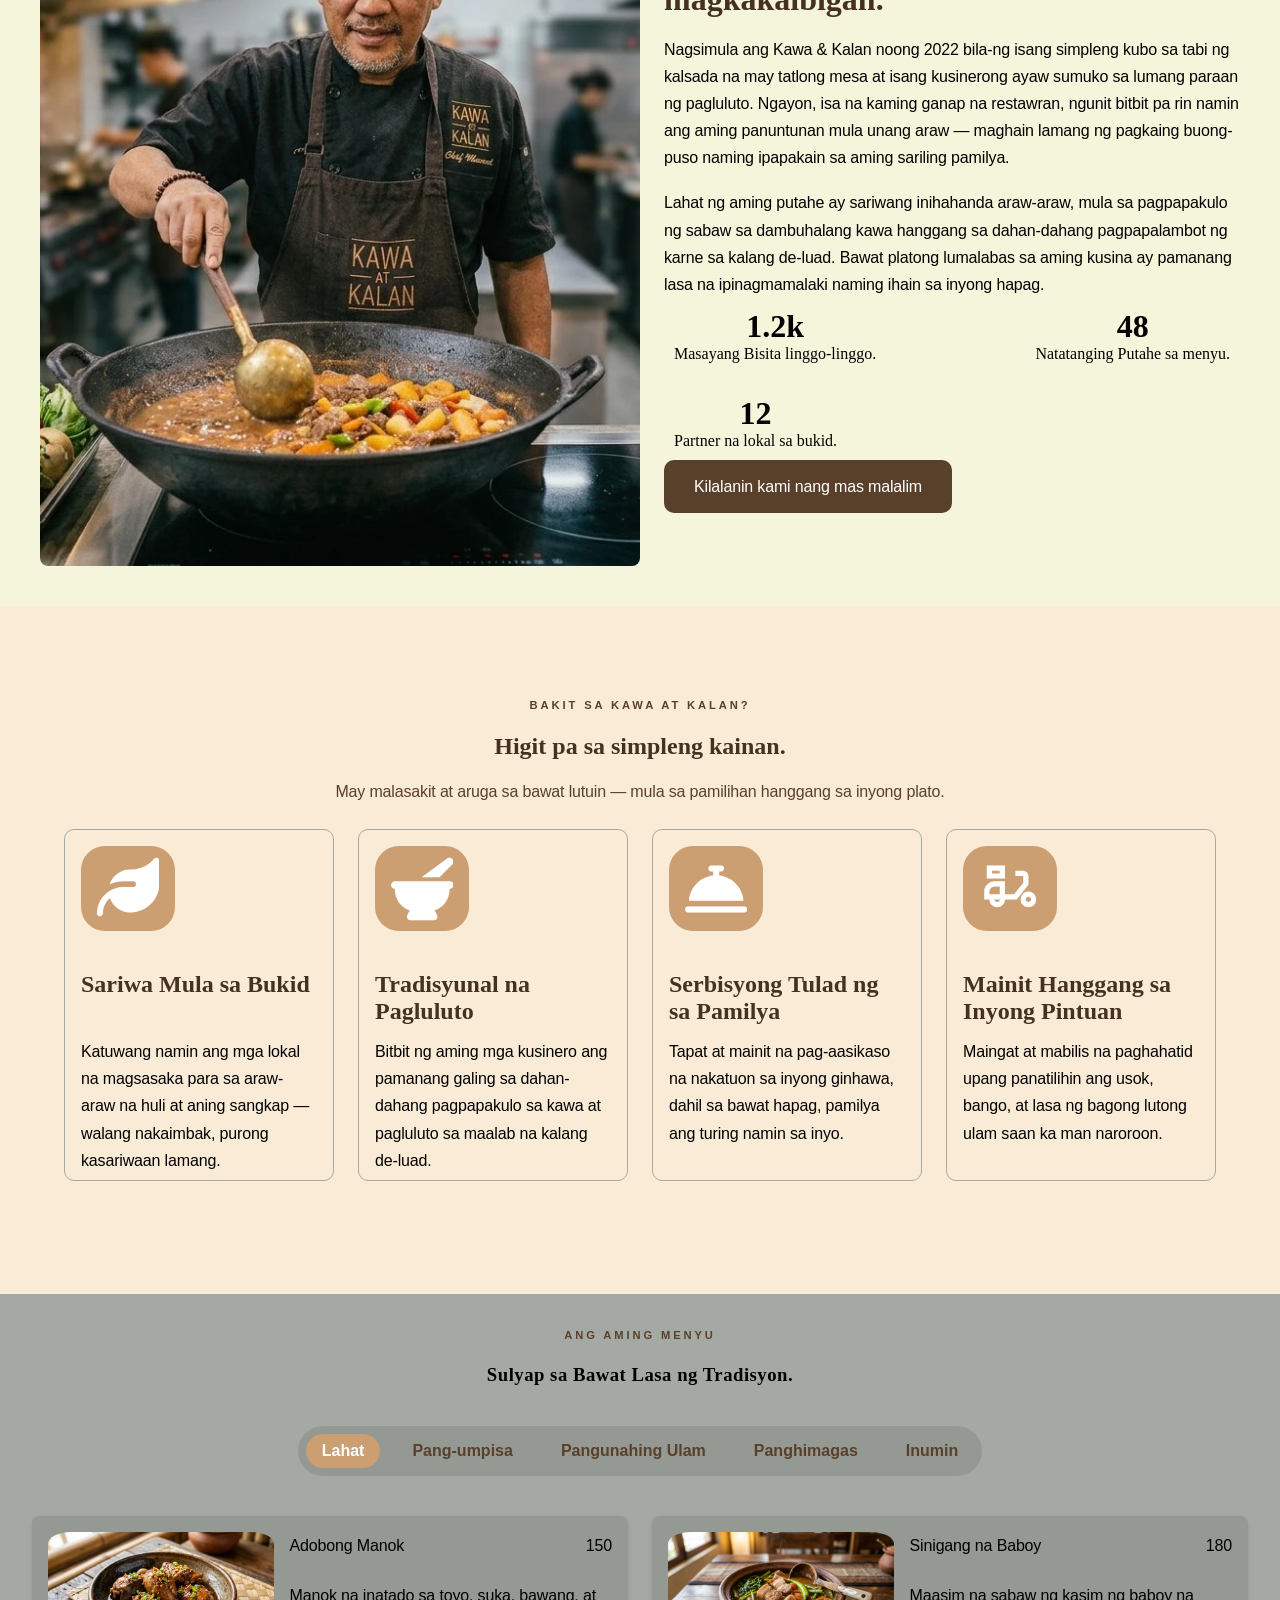
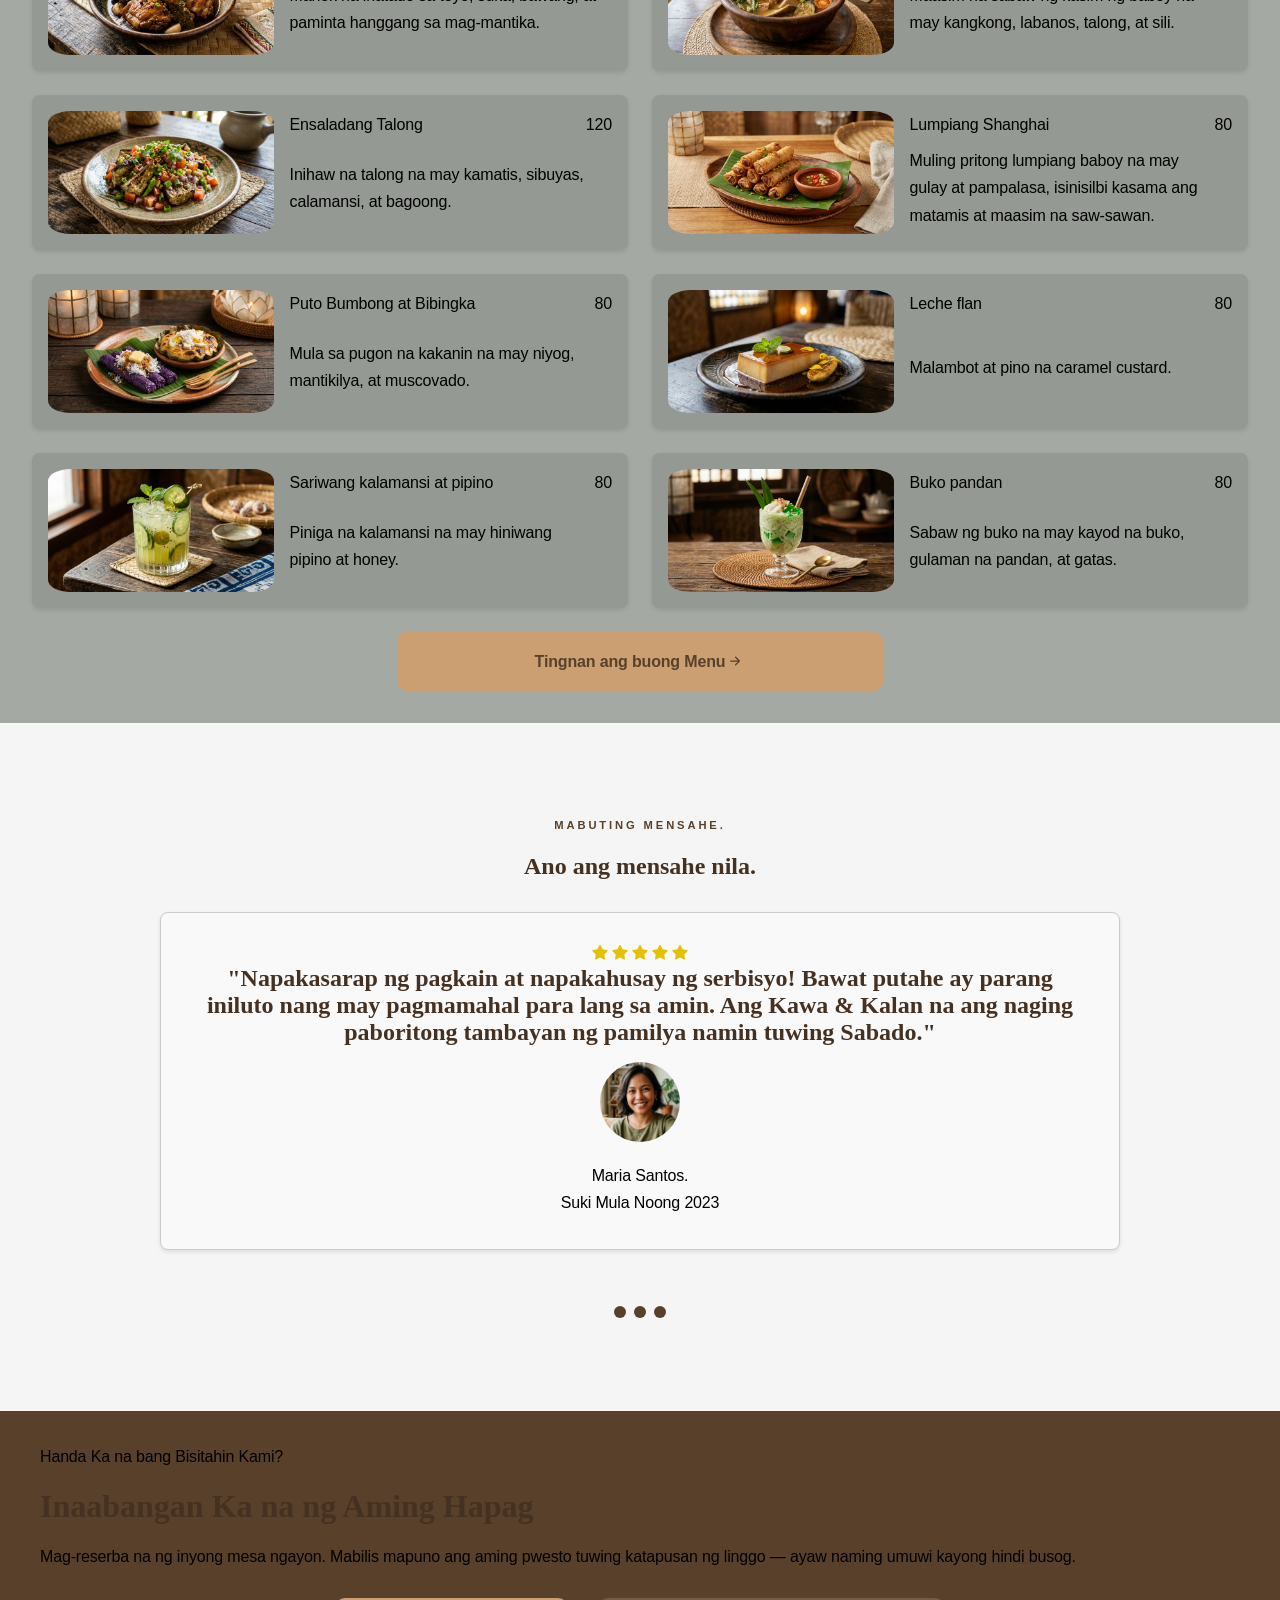
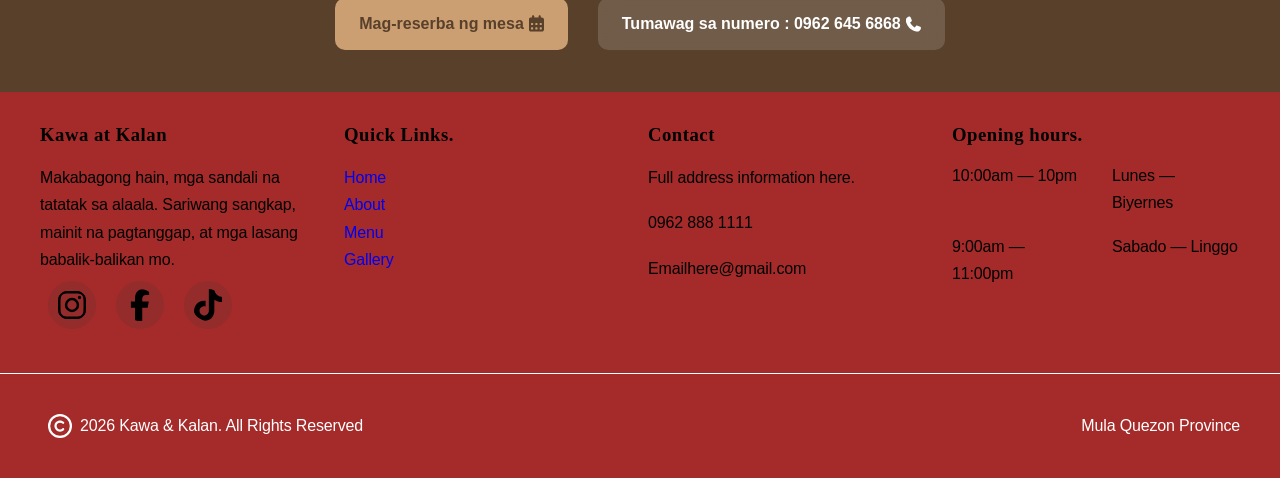
==== commit f9741976: "Menu grid layout, About and Menu content" ====
--- a/index.html
+++ b/index.html
@@ -164,7 +164,7 @@
                             <span class="item-desc">Partner na lokal sa bukid.</span>
                         </div>
                     </div>
-                    <button class="button-wrapper-one">Kilalanin kami nang mas malalim</button>
+                    <a href="about.html" class="button-wrapper-one" style="width: 50%;">Kilalanin kami nang mas malalim</a>
                 </div>
             </div>
         </section>
@@ -247,7 +247,7 @@
 
                 <div class="index-menu-grid" id="menuGrid"></div>
 
-                <button class="button-wrapper-two">Tingnan ang buong Menu<svg class="icon--sm"><use href="assets/icons/sprite.svg#rightArrow-icon"></use></svg></button>
+                <a href="menu.html" class="button-wrapper-two">Tingnan ang buong Menu<svg class="icon--sm"><use href="assets/icons/sprite.svg#rightArrow-icon"></use></svg></a>
             </div>
         </section>
 
--- a/style.css
+++ b/style.css
@@ -93,7 +93,7 @@
 
 section{
     width: 100%;
-    min-height: 43rem;
+    min-height: auto;
     background-size: cover;
     background-position: center;
     background-repeat: no-repeat;
@@ -309,6 +309,7 @@
     font-size: var(--font-size-xxs);
     font-weight: var(--font-weight-lite);
     color: var(--color-primary-white);
+    text-decoration: none;
 
     padding: 0.8rem 1.2rem;
     border: none;
@@ -333,6 +334,7 @@
     font-size: var(--font-size-xxs);
     font-weight: var(--font-weight-heavy);
     color: var(--color-primary-brown);
+    text-decoration: none;
 
     padding: 1rem 1.5rem;
     border: none;
@@ -387,9 +389,9 @@
 .section-seven { background-color: bisque;}
 .secondary-footer{background-color: var(--color-primary-brown);}
 
-.section-one-about {}
-
-.section-one-menu {}
+.section-one-about {background-image: linear-gradient(rgba(0, 0, 0 ,0.6), rgba(0, 0, 0, 0.6)), url(assets/imgs/profiles/chefs.webp);}
+
+.section-one-menu {background-image: linear-gradient(rgba(0, 0, 0 ,0.6), rgba(0, 0, 0, 0.6)), url(assets/imgs/foods/foods.webp);}
 
 .section-one-gallery {}
 
@@ -631,7 +633,11 @@
 }
 
 .about-section{
-    background-color: aqua;
+    display: flex;
+    min-height: 30rem;
+    width: min(100%, 1300px); 
+    margin-inline: auto;
+    padding: 2.5rem;
 }
 
 .intro-section{
@@ -1014,6 +1020,10 @@
     display: none !important;
 }
 
+.photo-card.hide{
+    display: none !important;
+}
+
 .menu-item:hover{
     transform: scale(1.03);
 }
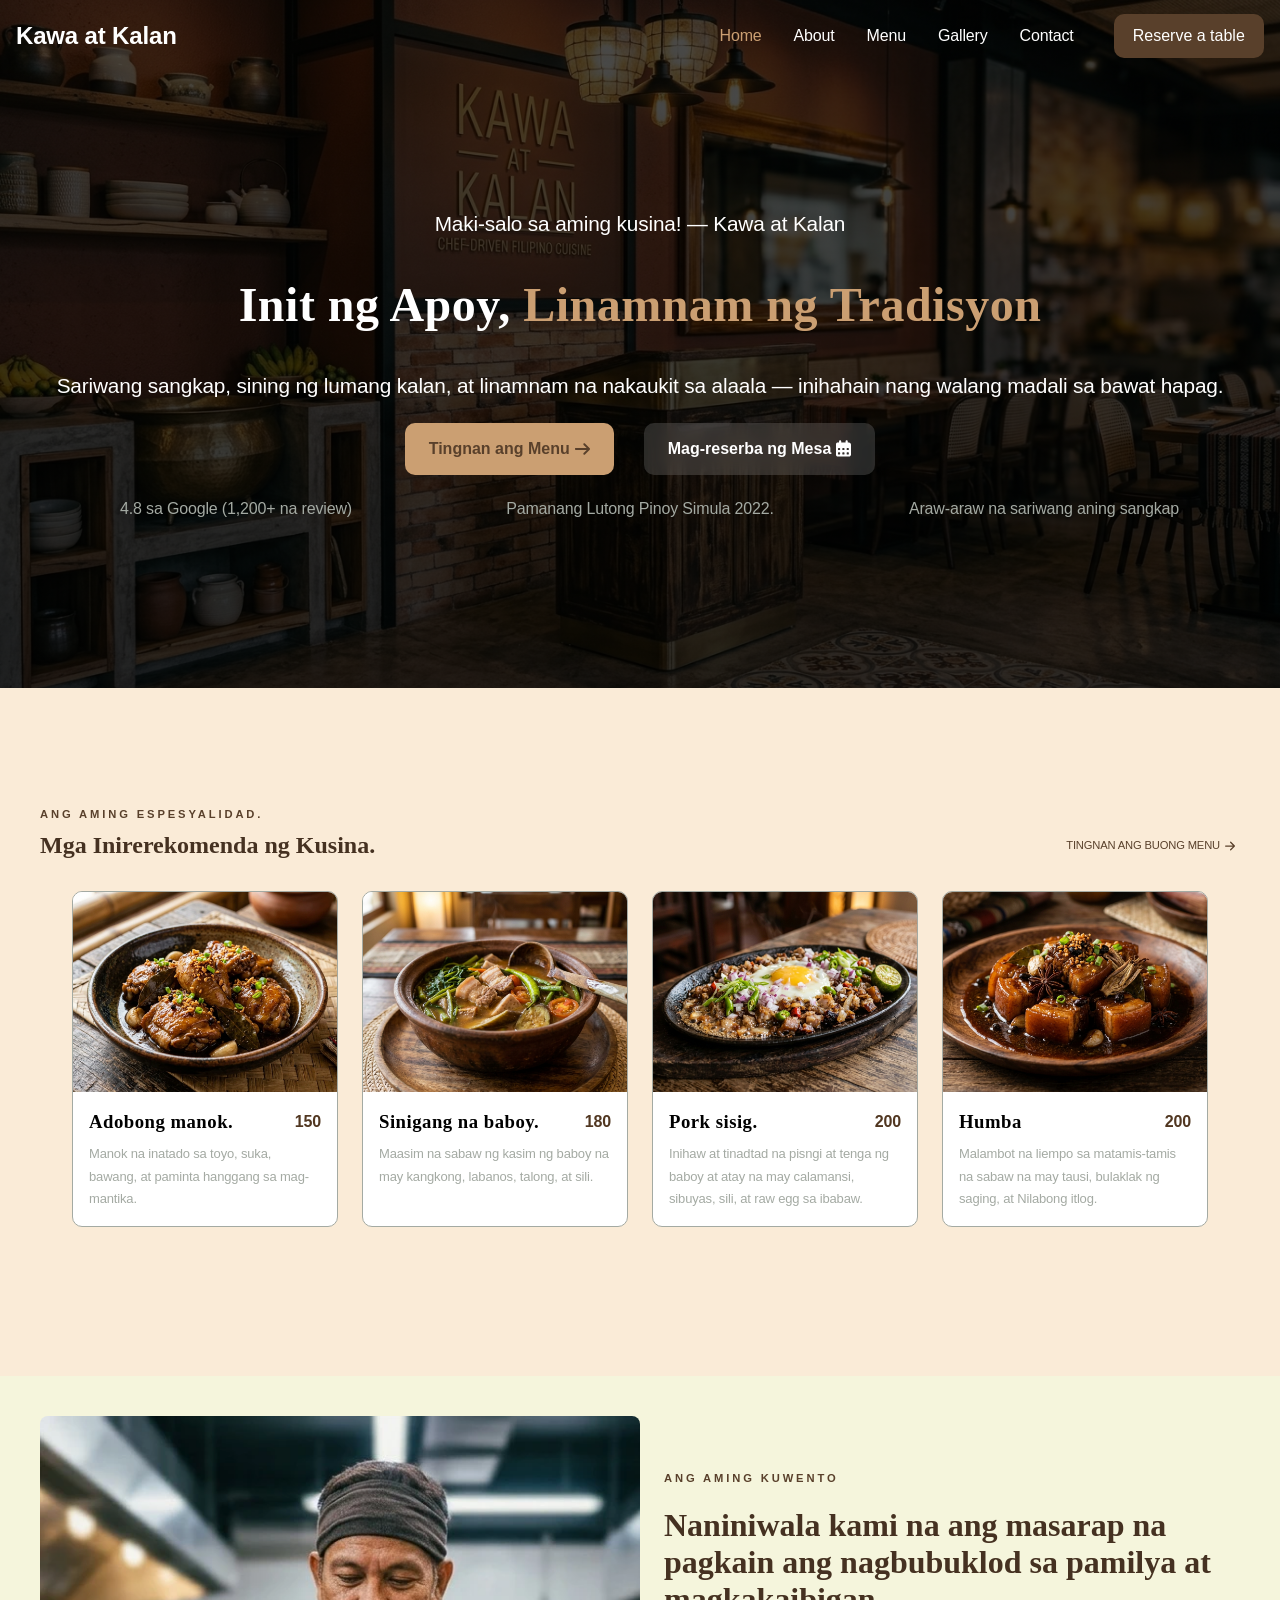
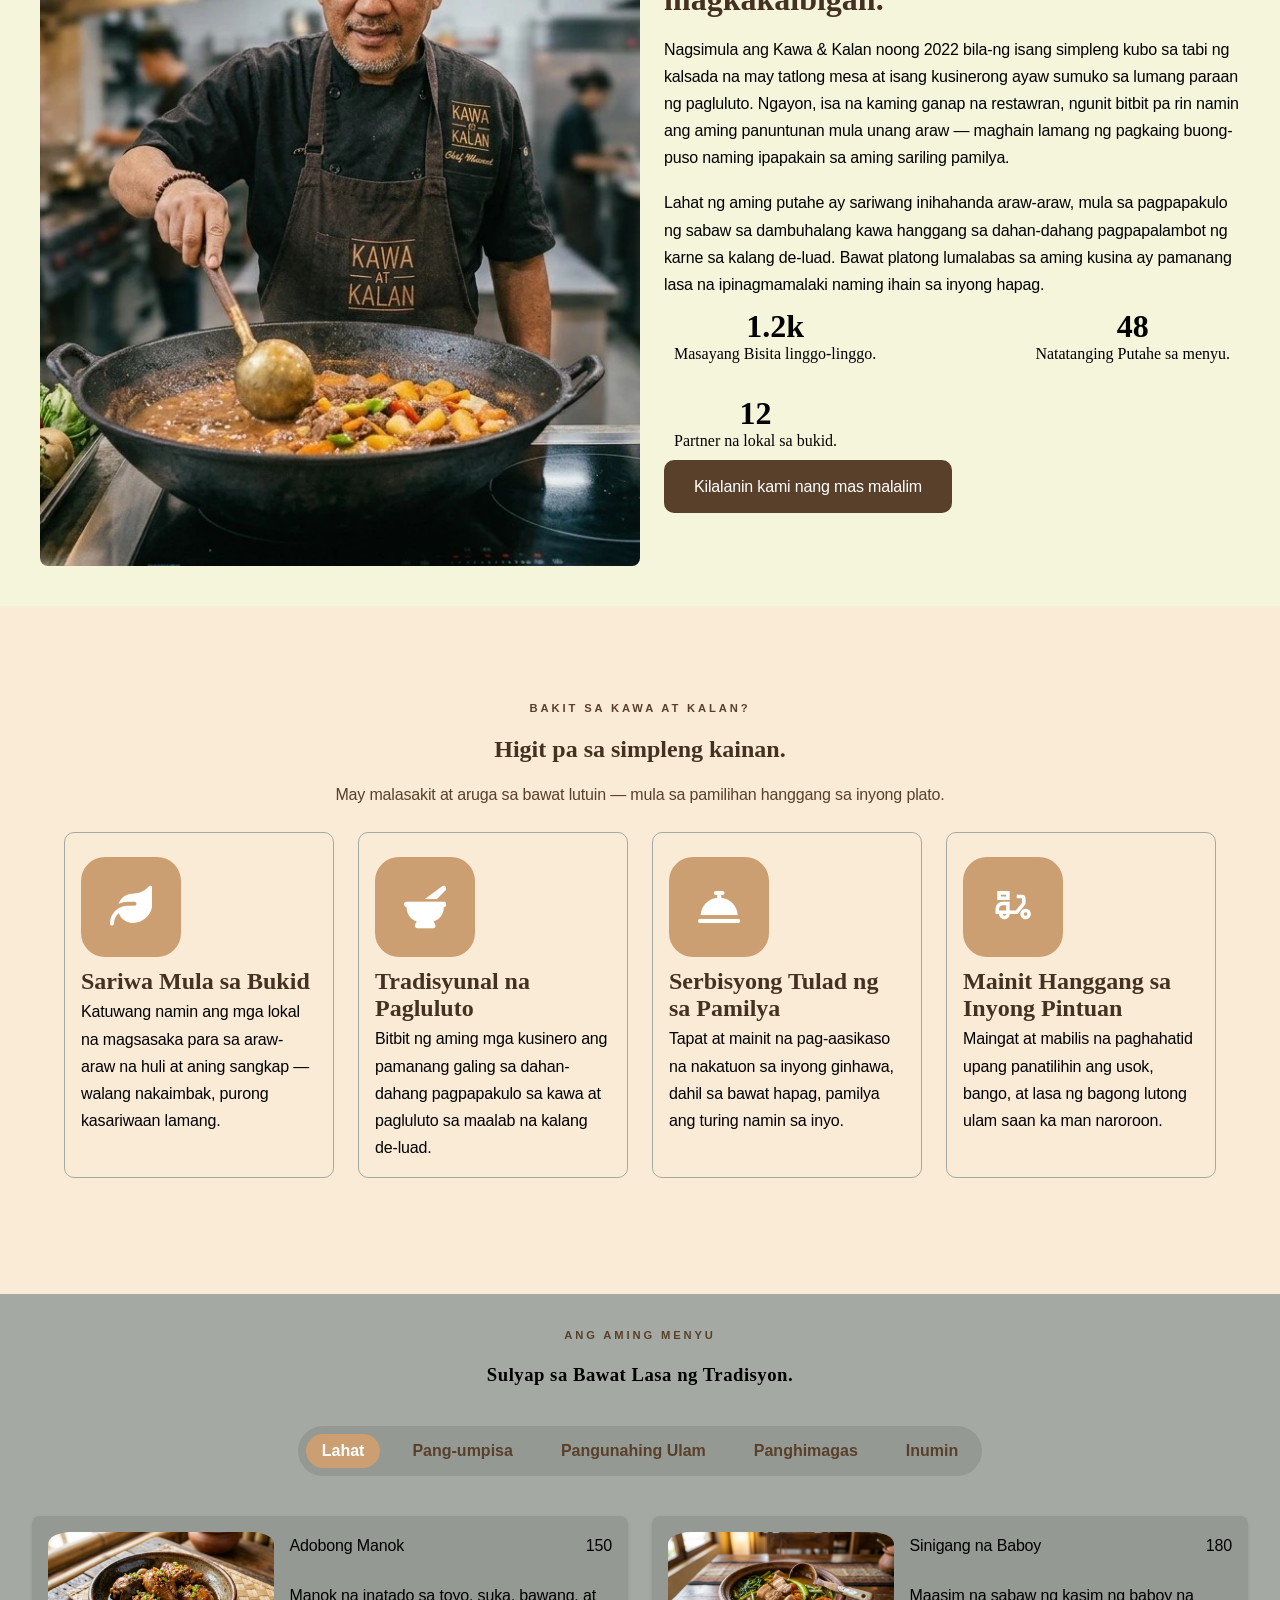
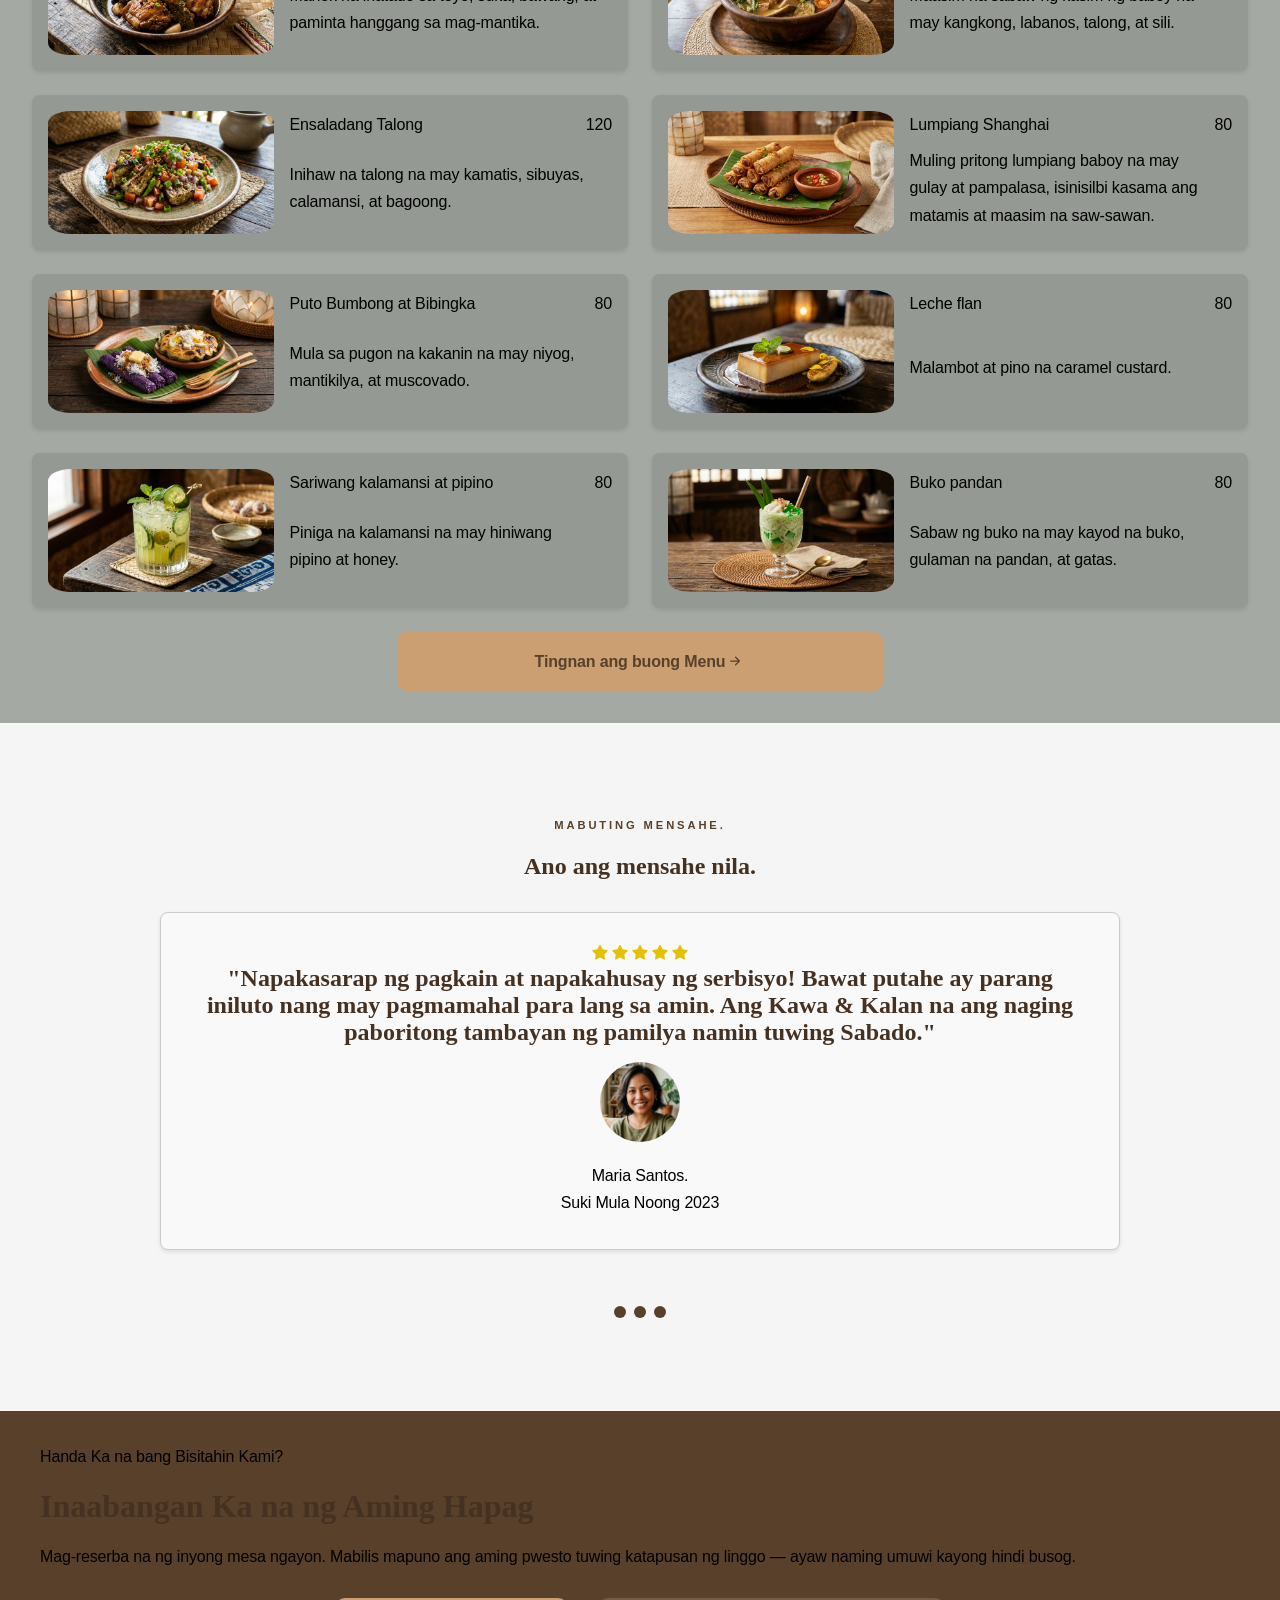
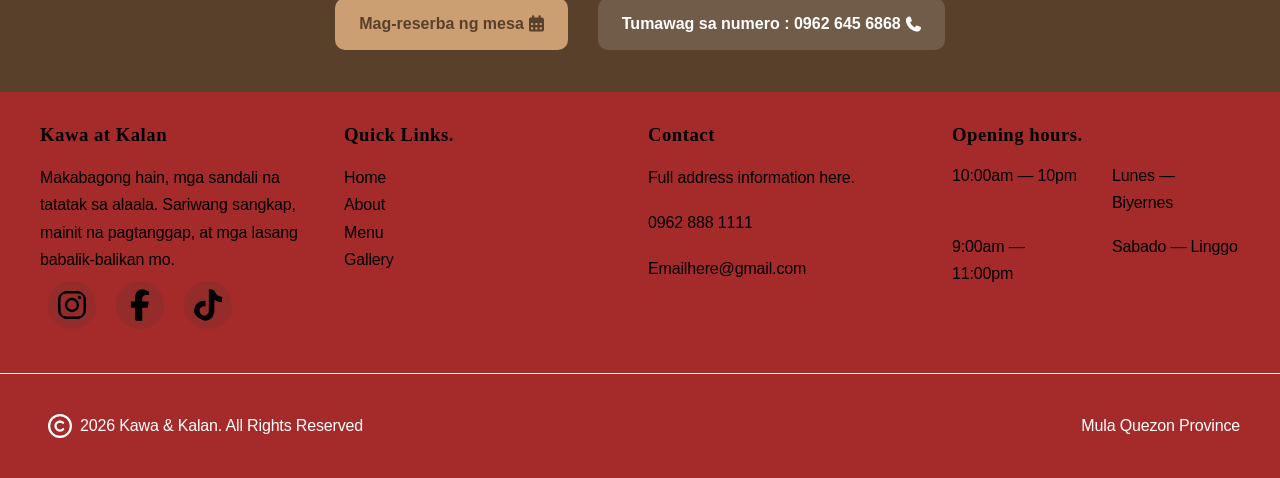
==== commit 75ec9e7b: "About, Gallery section and Icons" ====
--- a/index.html
+++ b/index.html
@@ -102,7 +102,7 @@
                         <img src="assets/imgs/foods/chicken_adobo.webp" alt="Adobo" loading="lazy">
                         <figcaption class="photo-card-desc">
                             <h3>Adobong manok.</h3>
-                            <p class="pc-price">999</p>
+                            <p class="pc-price">150</p>
                             <p class="pc-desc">Manok na inatado sa toyo, suka, bawang, at paminta hanggang sa mag-mantika.</p>
                         </figcaption>
                     </figure>
@@ -111,7 +111,7 @@
                         <img src="assets/imgs/foods/pork_sinigang.webp" alt="Adobo" loading="lazy">
                         <figcaption class="photo-card-desc">
                             <h3>Sinigang na baboy.</h3>
-                            <p class="pc-price">999</p>
+                            <p class="pc-price">180</p>
                             <p class="pc-desc">Maasim na sabaw ng kasim ng baboy na may kangkong, labanos, talong, at sili.</p>
                         </figcaption>
                     </figure>
@@ -120,7 +120,7 @@
                         <img src="assets/imgs/foods/pork_sisig.webp" alt="Pork sisig" loading="lazy">
                         <figcaption class="photo-card-desc">
                             <h3>Pork sisig.</h3>
-                            <p class="pc-price">999</p>
+                            <p class="pc-price">200</p>
                             <p class="pc-desc">Inihaw at tinadtad na pisngi at tenga ng baboy at atay na may calamansi, sibuyas, sili, at raw egg sa ibabaw.</p>
                         </figcaption>
                     </figure>
@@ -129,7 +129,7 @@
                         <img src="assets/imgs/foods/pork_humba.webp" alt="Adobo" loading="lazy">
                         <figcaption class="photo-card-desc">
                             <h3>Humba</h3>
-                            <p class="pc-price">999</p>
+                            <p class="pc-price">200</p>
                             <p class="pc-desc">Malambot na liempo sa matamis-tamis na sabaw na may tausi, bulaklak ng saging, at Nilabong itlog.</p>
                         </figcaption>
                     </figure>
--- a/style.css
+++ b/style.css
@@ -380,7 +380,7 @@
 
 
 /** ========== SECTIONS BACKGROUND IMAGE/COLOR ========== **/
-.section-one { background-image: linear-gradient(rgba(0, 0, 0 ,0.6), rgba(0, 0, 0, 0.6)), url(assets/imgs/restaurantbg.webp);}
+.section-one { background-image: linear-gradient(rgba(0, 0, 0 ,0.7), rgba(0, 0, 0, 0.8)), url(assets/imgs/restaurantbg.webp);}
 .section-two { background-color: antiquewhite;}
 .section-three { background-color: beige; }
 .section-four { background-color: antiquewhite;}
@@ -389,9 +389,9 @@
 .section-seven { background-color: bisque;}
 .secondary-footer{background-color: var(--color-primary-brown);}
 
-.section-one-about {background-image: linear-gradient(rgba(0, 0, 0 ,0.6), rgba(0, 0, 0, 0.6)), url(assets/imgs/profiles/chefs.webp);}
-
-.section-one-menu {background-image: linear-gradient(rgba(0, 0, 0 ,0.6), rgba(0, 0, 0, 0.6)), url(assets/imgs/foods/foods.webp);}
+.section-one-about {background-image: linear-gradient(rgba(0, 0, 0 ,0.7), rgba(0, 0, 0, 0.8)), url(assets/imgs/profiles/chefs.webp);}
+
+.section-one-menu {background-image: linear-gradient(rgba(0, 0, 0 ,0.7), rgba(0, 0, 0, 0.8)), url(assets/imgs/foods/foods.webp);}
 
 .section-one-gallery {}
 
@@ -641,11 +641,11 @@
 }
 
 .intro-section{
-    position: relative;
     display: flex;
     flex-direction: column;
     padding-top: 5rem;
-    align-items: center;
+    justify-content: center;
+    align-content: center;
 }
 
 .containerA {
@@ -658,7 +658,7 @@
 }
 
 .containerA h3{
-    font-size: 3.9rem;
+    font-size: 3rem;
 }
 
 .tagline1{
@@ -901,7 +901,7 @@
 
 .info-box{
     display: grid;
-    grid-template-rows: auto 20% 40%;
+    grid-template-rows: auto auto 1fr;
     text-align: left;
     padding: 1rem;
     gap: 0.2rem;
@@ -913,13 +913,15 @@
 
 .icon-container{
     display: flex;
-    width: 40%;
-    height: 70%;
+    width: 100px;
+    height: 100px;
     align-content: center;
     justify-content: center;
     background-color: var(--color-lite-brown);
     border-radius: 1.5rem;
-    padding: 1rem;
+    padding: 1.8rem;
+    margin: 0.5rem 0 0.5rem 0;
+    overflow: hidden;
 }
 
 .menu-container{
@@ -1136,6 +1138,7 @@
 
 .footer-links a{
     text-decoration: none;
+    color: var(--color-primary-black);
 }
 
 .footer-border{
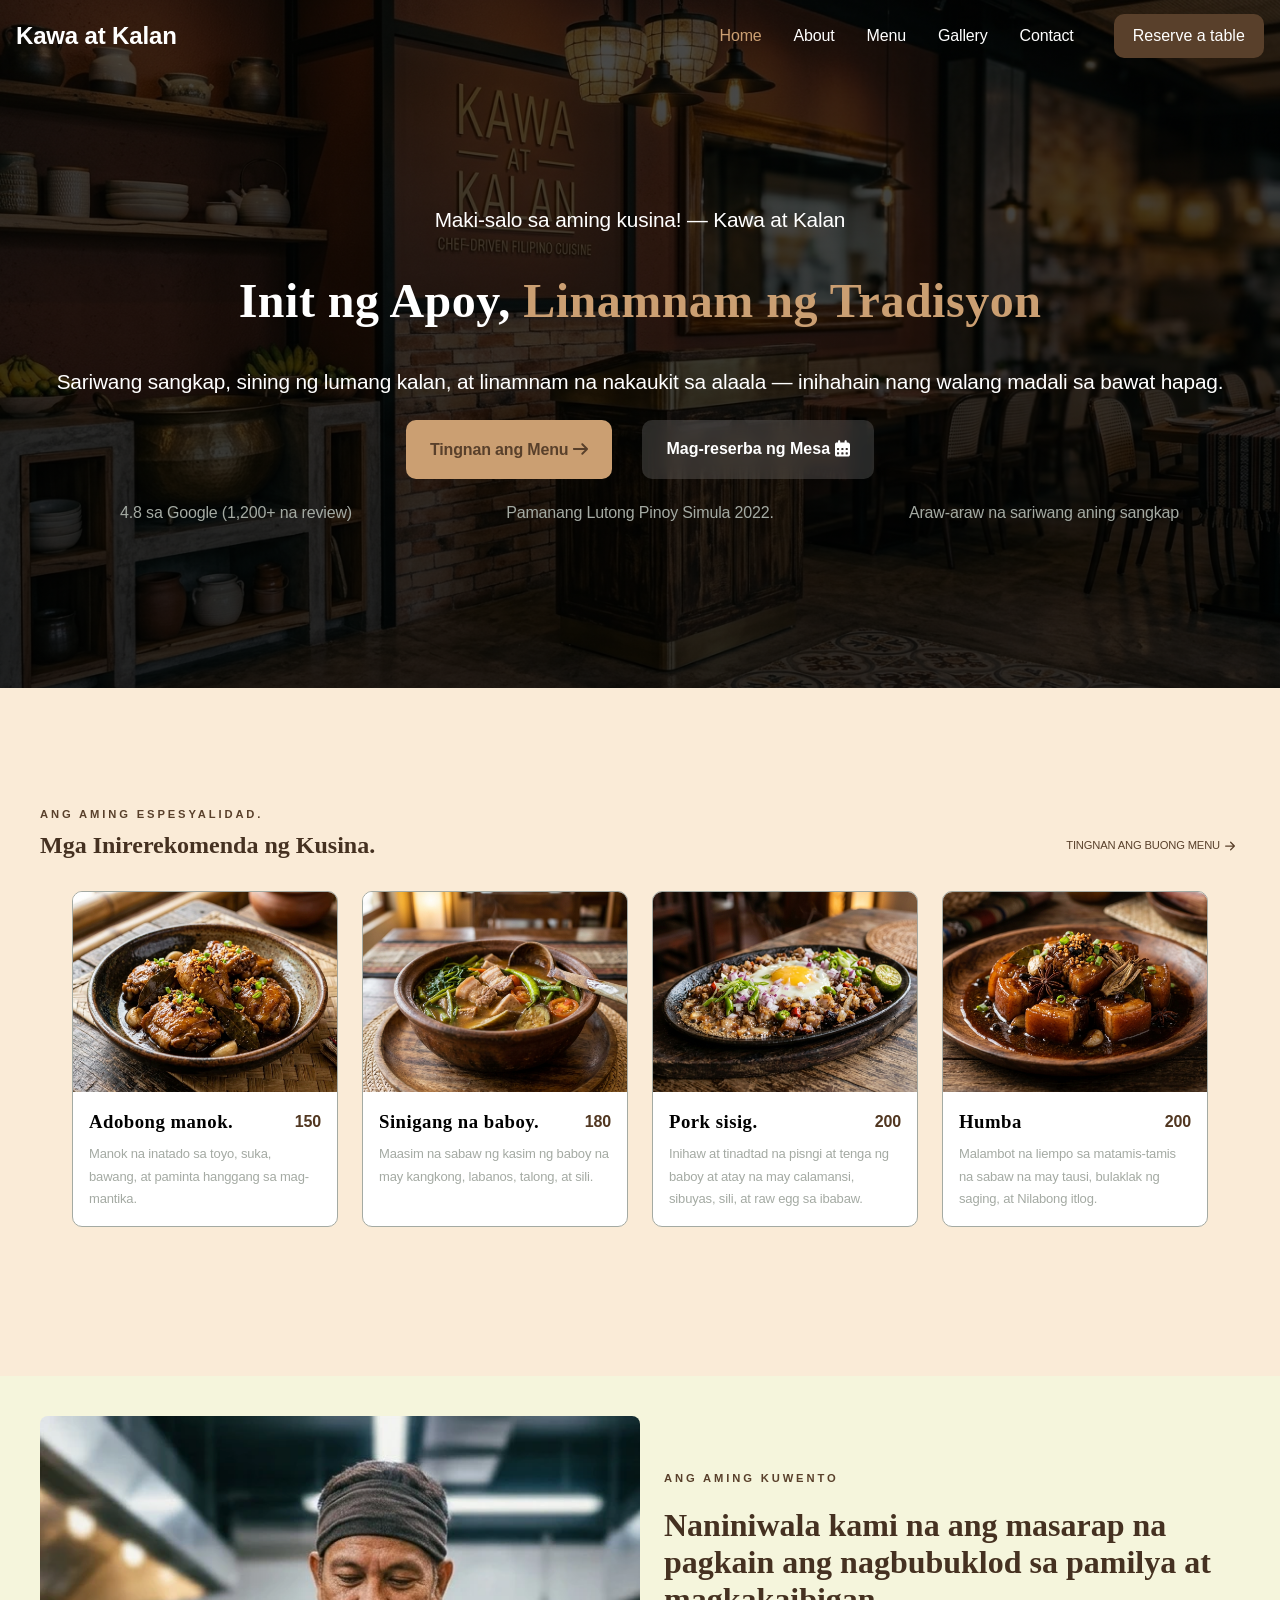
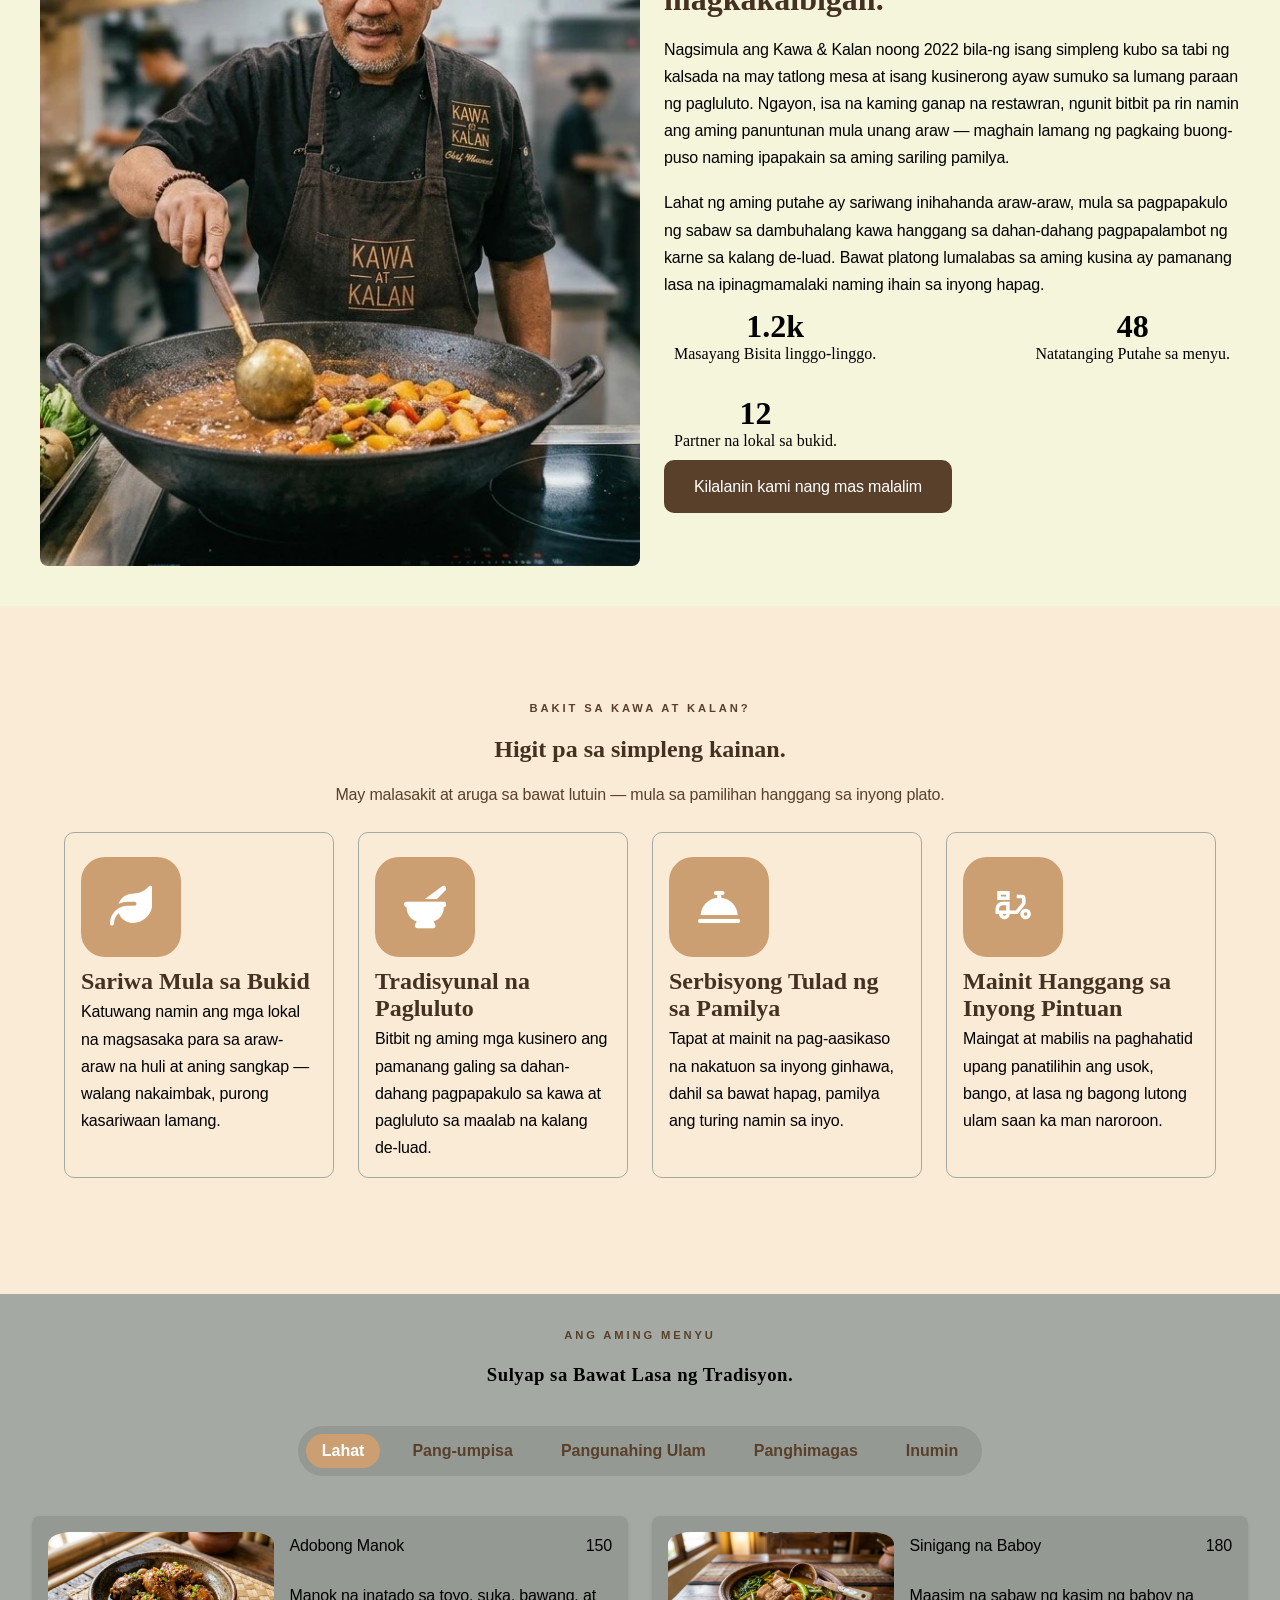
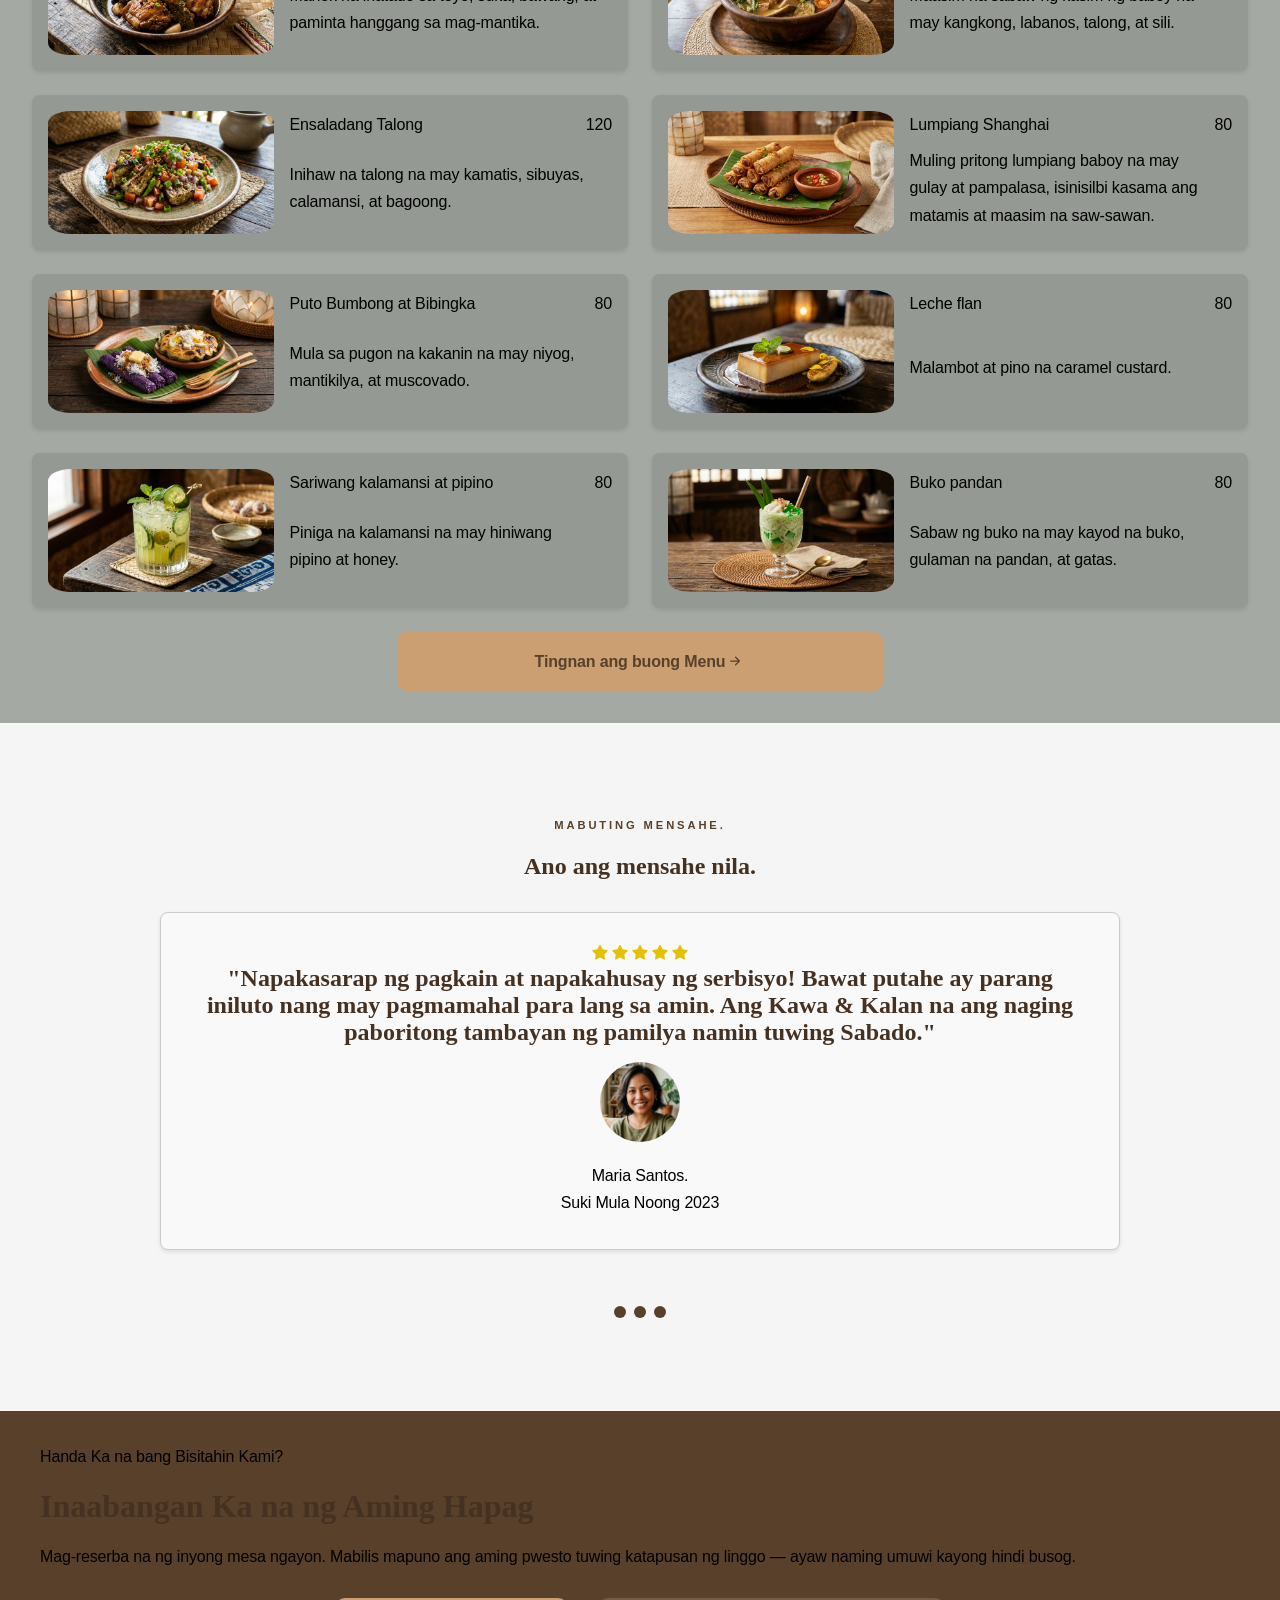
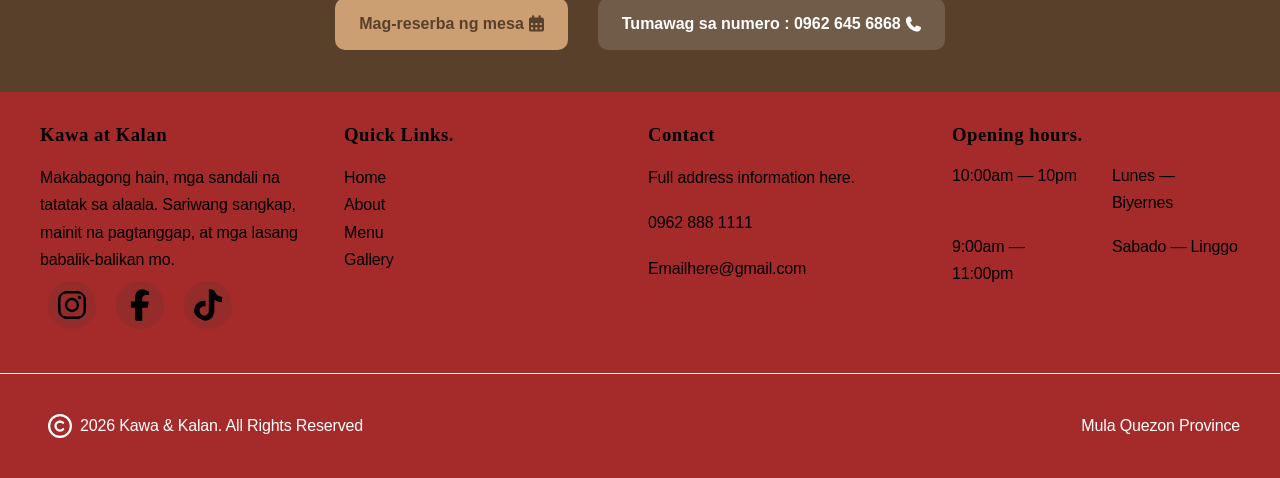
==== commit 80a8d757: "Contact page - logo and layout" ====
--- a/index.html
+++ b/index.html
@@ -28,8 +28,8 @@
                     <li><a class="nav-link active" href="index.html">Home</a></li>
                     <li><a class="nav-link" href="about.html">About</a></li>
                     <li><a class="nav-link" href="menu.html">Menu</a></li>
-                    <li><a class="nav-link" href="#gallery">Gallery</a></li>
-                    <li><a class="nav-link" href="#contact">Contact</a></li>
+                    <li><a class="nav-link" href="gallery.html">Gallery</a></li>
+                    <li><a class="nav-link" href="contact.html">Contact</a></li>
                 </ul>
                 <button class="button-wrapper-one" onclick="toggleModal(true)">Reserve a table</button>
             </nav>
@@ -62,11 +62,11 @@
                 </div>
                 
                 <div class="button-container">
-                    <button class="button-wrapper-two">Tingnan ang Menu 
+                    <a class="button-wrapper-two" href="menu.html">Tingnan ang Menu 
                         <svg class="icon">
                             <use href="assets/icons/sprite.svg#icon-arrow-right"></use>
                         </svg>
-                    </button>
+                    </a>
                     <button class="button-wrapper-three" onclick="toggleModal(true)">Mag-reserba ng Mesa 
                         <svg class="icon">
                             <use href="assets/icons/sprite.svg#icon-calendar"></use>
--- a/style.css
+++ b/style.css
@@ -52,9 +52,17 @@
 }
 
 body {
+    margin: 0;
+    padding: 0;
+    min-height: 100vh;
+    min-height: 100dvh;
+    display: flex;
+    flex-direction: column;
+    /**
     min-height: 100vh;
     display: grid;
     grid-template-rows: auto 1fr auto;
+    **/
 }
 a, p{
     font-family:var(--font-family-two);
@@ -84,7 +92,7 @@
 }
 
 main {
-    display: flex;
+    flex: 1 0 auto;
     flex-direction: column;
     justify-content: center;
     align-items: center;
@@ -100,6 +108,8 @@
 }
 
 footer{
+    flex-shrink: 0;
+    height: auto;
     background-color: brown;
     width: 100%;
 }
@@ -393,7 +403,7 @@
 
 .section-one-menu {background-image: linear-gradient(rgba(0, 0, 0 ,0.7), rgba(0, 0, 0, 0.8)), url(assets/imgs/foods/foods.webp);}
 
-.section-one-gallery {}
+.section-one-gallery {background-image: linear-gradient(rgba(0, 0, 0,0.7), rgba(0, 0, 0, 0.8)), url(assets/imgs/gallery/gallerybg.webp);}
 
 .section-one-contact {}
 
@@ -832,7 +842,7 @@
 }
 
 .story-content h1{
-    font-size: 2rem;
+    font-size: var(--font-size-l);
 }
 
 .menu-section{
@@ -1098,6 +1108,256 @@
     border-radius: 10px;
 }
 
+/** Gallery page*/
+
+.gallery-grid-page{
+    column-count: 3;
+    column-gap: 1rem;
+    width: 100%;
+    max-width: 1200px;
+    margin: 0 auto;
+    padding: 16px;
+}
+
+.gallery-item{
+    break-inside: avoid;
+    margin-bottom: 1rem;
+    border-radius: 8px;
+    overflow: hidden;
+    box-shadow: 0 2px 4px rgba(0, 0, 0, 0.08);
+    transition: transform 0.5s ease, box-shadow 0.5s ease;
+    position: relative;
+}
+
+.text-overlay{
+    position: absolute;
+    top: 90%;
+    left: 50%;
+    transform: translate(-50%, -50%);
+    display: none;
+
+    font-family: var(--font-family-one);
+    font-weight: var(--font-weight-lite);
+    font-size: var(--font-size-xss);
+    text-shadow: 0 2px 4px rgba(0, 0, 0, 1);
+    text-align: center;
+    color: var(--color-primary-white);
+    transition: transform 0.5s ease, box-shadow 0.5s ease;
+}
+
+.gallery-photo{
+    width: 100%;
+    height: auto;
+    object-fit: cover;
+    display: block;
+}
+
+.gallery-item:hover{
+    transform: scale(1.02);
+    box-shadow: 0 4px 8px rgba(0, 0, 0, 0.15);
+}
+
+.gallery-item:hover .text-overlay{
+    display: block;
+}
+
+.gallery-photo:hover{
+    filter: blur(1px);
+}
+
+.gallery-photo.hide{
+    display: none !important;
+}
+
+.gallery-item.hide{
+    display: none !important;
+}
+
+/** Gllery page modal overlay **/
+.modal-gallery{
+    display: none;
+    position: fixed;
+    z-index: 10000;
+    left: 0;
+    top: 0;
+    width: 100%;
+    height: 100%;
+    overflow: auto;
+    background-color: var(--color-transparent-dark);
+    align-items: center;
+    justify-content: center;
+    flex-direction: column;
+}
+
+.modal-gallery.open{
+    display: flex !important;
+}
+
+.model-content {
+    max-width: 90%;
+    max-height: 80vh;
+    object-fit: contain;
+    border-radius: 8px;
+    box-shadow: 0 8px 30px rgba(0, 0, 0 ,0.5);
+    animation: zoomIn 0.25s ease-out;
+}
+
+.modal-caption {
+    margin-top: 16px;
+    color: var(--color-brown-primary);
+    font-size: var(--font-size-m);
+    font-weight: var(--font-weight-medium);
+    text-align: center;
+}
+
+.modal-close {
+    position: absolute;
+    top: 20px;
+    right: 30px;
+    color: var(--color-brown-primary);
+    font-size: var(--font-size-xl);
+    font-weight: var(--font-weight-medium);
+    cursor: pointer;
+    transition: color 0.2s ease;
+    line-height: 1;
+}
+
+.modal-close:hover {
+    color: var(--color-hover-primary);
+}
+
+@keyframes zoomIn {
+    from {
+        transform: scale(0.9);
+        opacity: 0;
+    }
+    to {
+        transform: scale(1);
+        opacity: 1;
+    }
+}
+
+/** Contact page **/
+.contact-page{
+    display: grid;
+    grid-template-columns: 1fr 1fr;
+    gap: 2.5rem;
+    justify-content: center;
+    align-content: center;
+}
+
+@media (max-width: 1000px){
+    .contact-page{
+        grid-template-columns: 1fr;
+    }
+}
+
+.contact-header{
+    display: flex;
+    flex-direction: column;
+    gap: 0.5rem;
+    margin-bottom: 1rem;
+}
+
+.contact-header p:nth-of-type(1){
+    font-family: var(--font-family-one);
+    font-weight: var(--font-weight-xxheavy);
+    font-size: var(--font-size-xxxs);
+    text-transform: uppercase;
+    letter-spacing: var(--letter-spacing-two);
+    color: var(--color-primary-brown); 
+}
+
+.contact-items{
+    display: grid;
+    grid-template-columns: auto 1fr;
+    grid-template-rows: auto 1fr;
+    grid-template-areas: 
+        "icon p1"
+        "icon p2" ;
+    width: 100%;
+    margin-bottom: 1rem;
+    column-gap: 1rem;
+}
+
+.contact-items svg{
+    grid-area: icon;
+    display: flex;
+    justify-self: left;
+    align-self: center;
+    width: 4rem;
+    height: 4rem;
+    padding: 1.3rem;
+    background-color: var(--color-primary-brown);
+    border-radius: 10px;
+    fill: var(--color-primary-white);
+}
+
+.contact-items p:nth-of-type(1){
+    grid-area: p1;
+    font-family: var(--font-family-one);
+    font-weight: var(--font-weight-xxheavy);
+    font-size: var(--font-size-xxxs);
+    text-transform: uppercase;
+    letter-spacing: var(--letter-spacing-one);
+    color: var(--color-primary-brown); 
+}
+
+.contact-items p:nth-of-type(2){
+    grid-area: p2;
+    align-self: center;
+    font-size: var(--font-size-xs);
+}
+
+.contact-details{
+    text-align: left;
+}
+
+.contact-details h1 {
+    font-size: var(--font-size-l);
+}
+
+.message-form{
+    display: grid;
+    grid-template-columns: repeat(2,1fr);
+    grid-template-rows: repeat(4, auto-fit);
+    grid-template-areas: 
+        "g1 g1"
+        "g2 g2"
+        "g3 g3"
+        "button button";
+
+    background-color: var(--color-primary-white);
+    border-radius: 10px;
+    border: 1px solid var(--color-lite-brown);
+    padding: 1.5rem;
+
+    width: 100%;
+    height: 100%;
+}
+
+.message-email{
+    grid-area: g1;
+    display: flex;
+    flex-direction: row;
+}
+
+.message-form .form-group:nth-child(2){
+    grid-area: g2;
+    grid-column: 50%;
+}
+
+.message-form .form-group:nth-child(3){
+    grid-area: g3;
+    grid-column: 50%;
+}
+
+.message-form button{
+    grid-area: button;
+    margin-top: 1rem;
+}
+
+/** Contact **/
 .contact-section{
     display: flex;
     flex-direction: column;
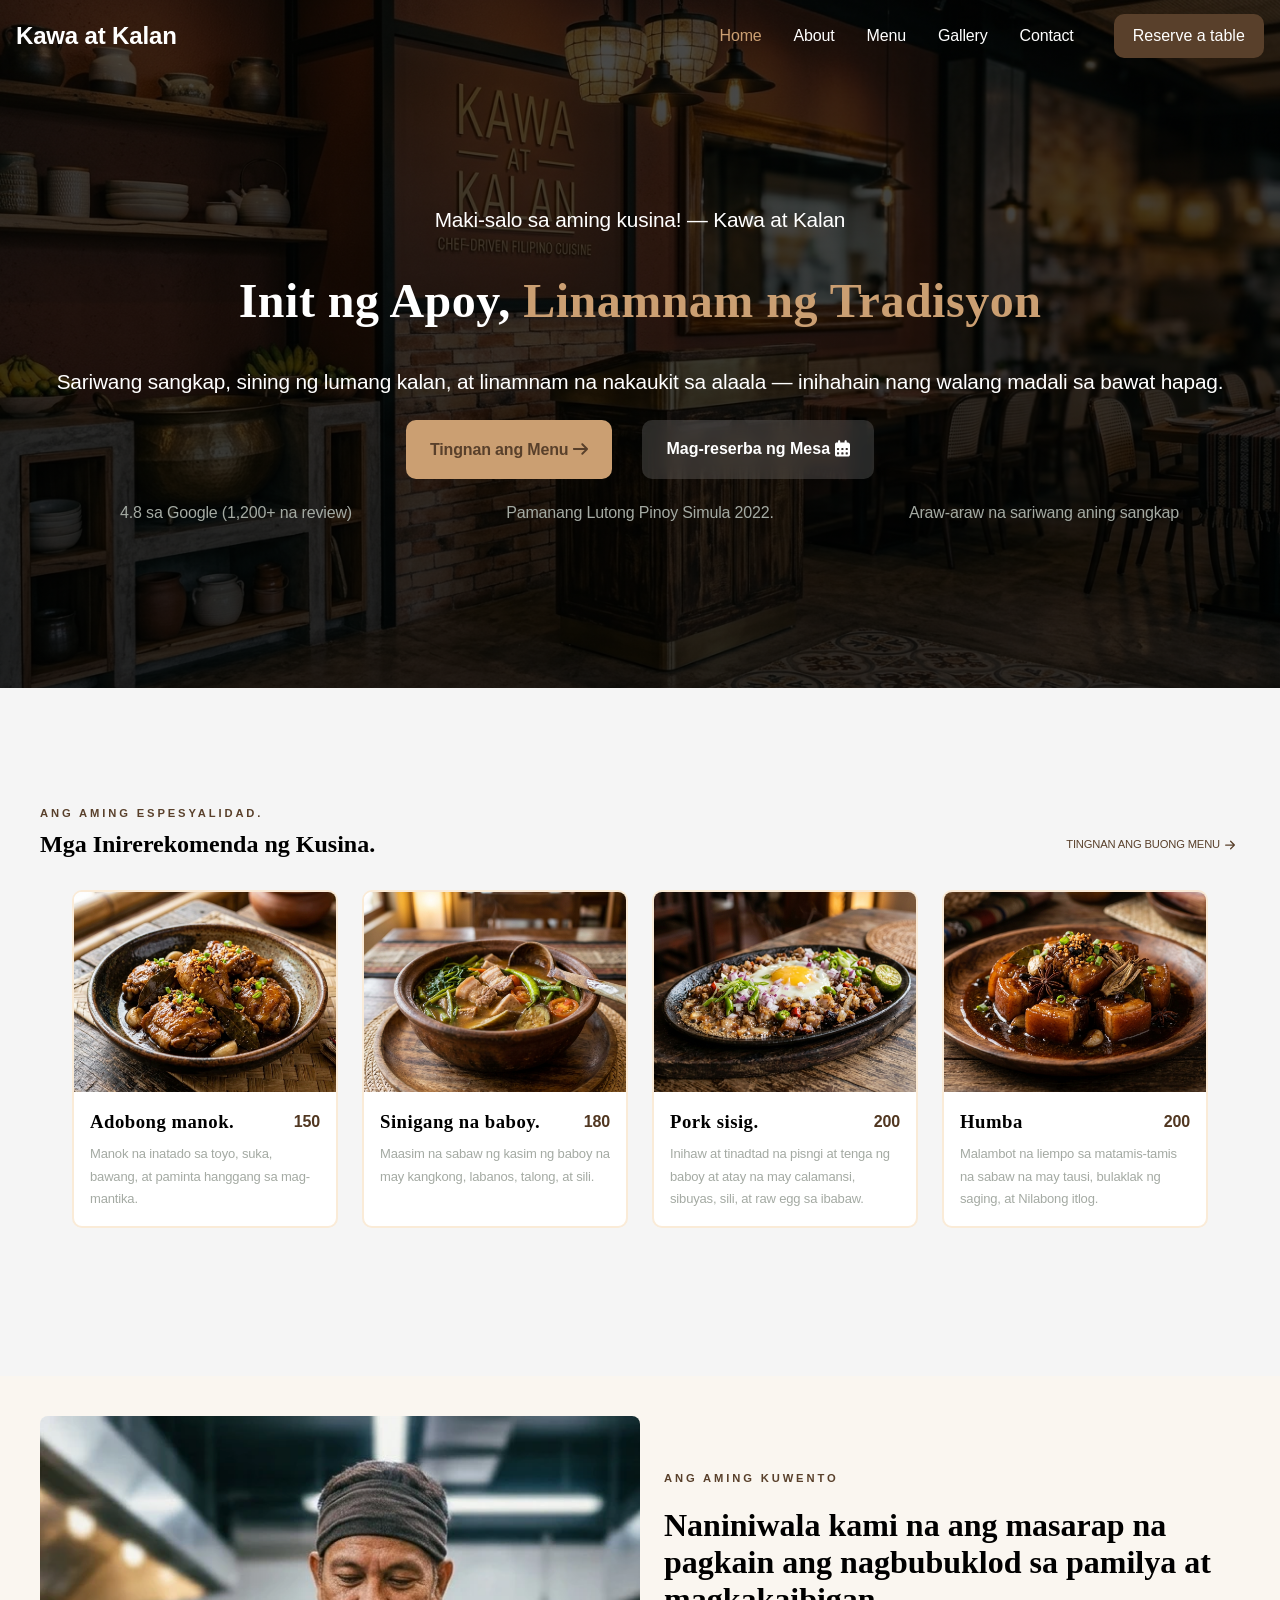
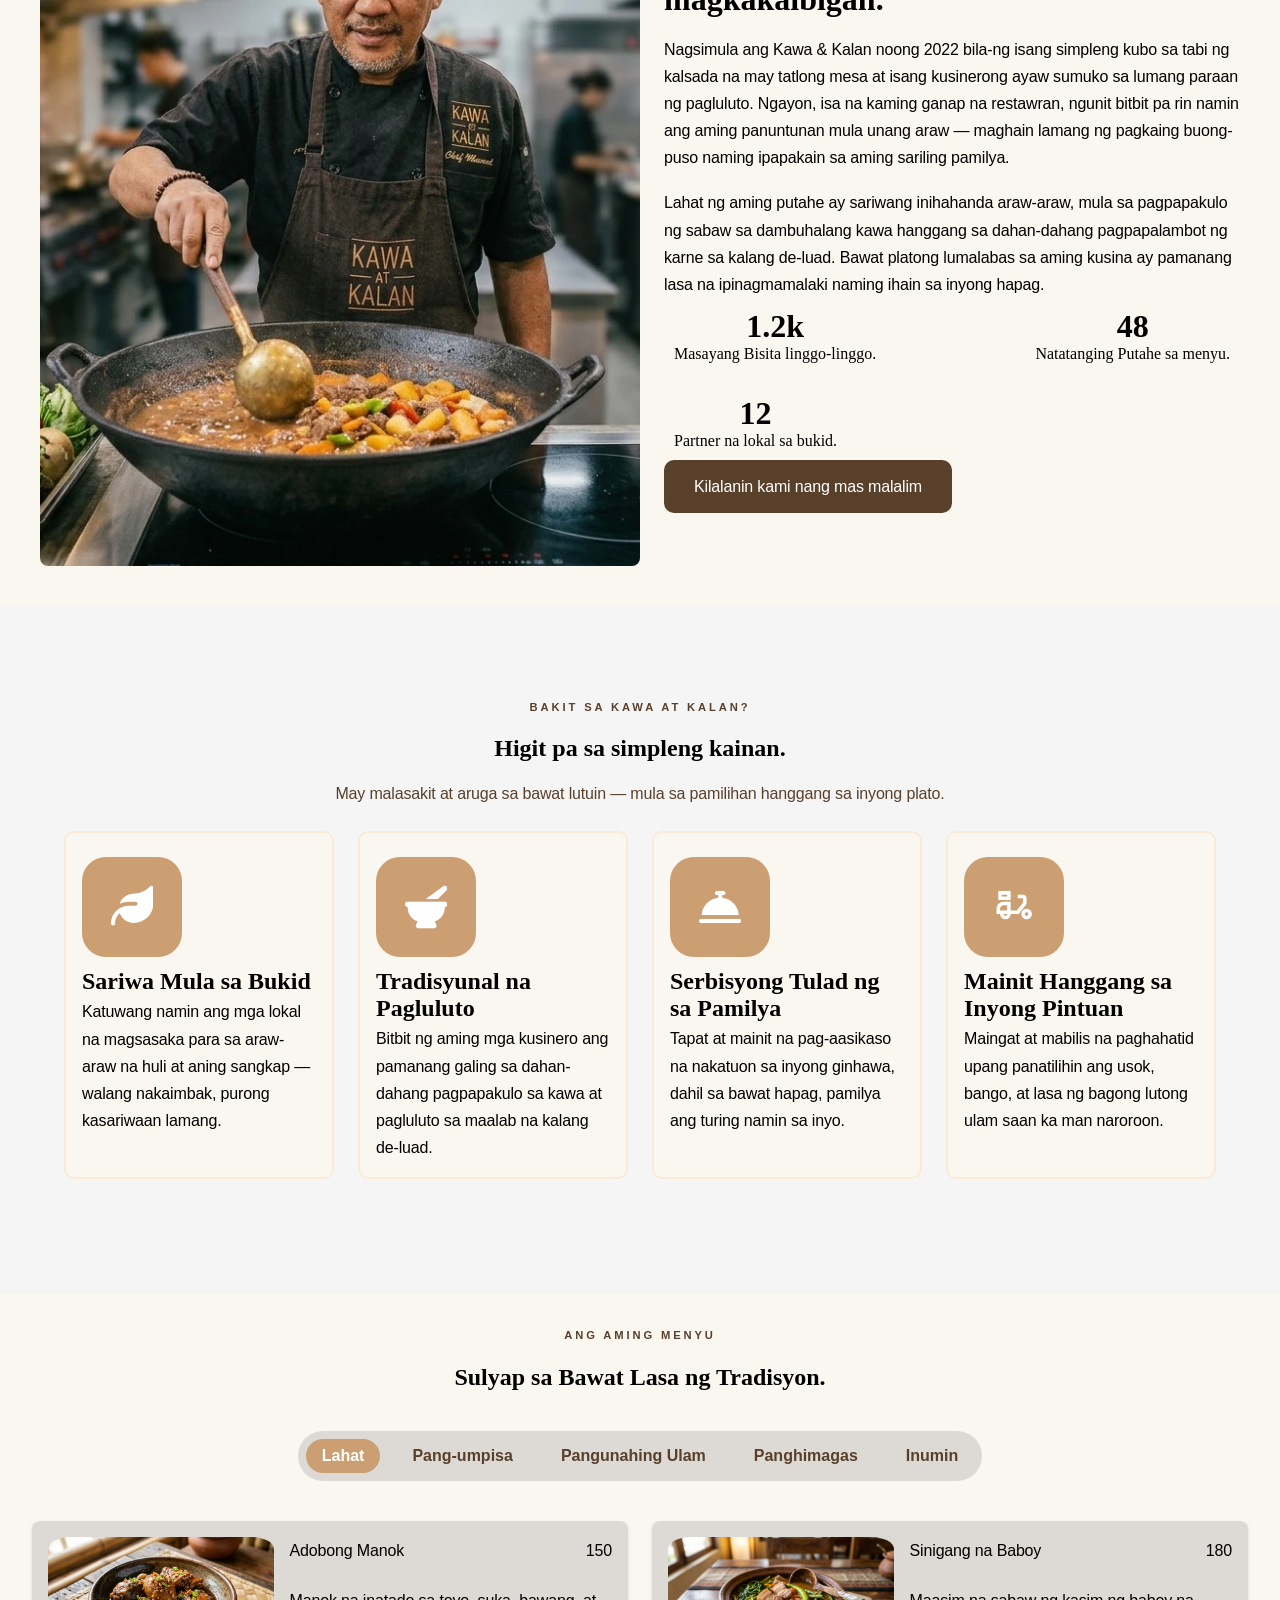
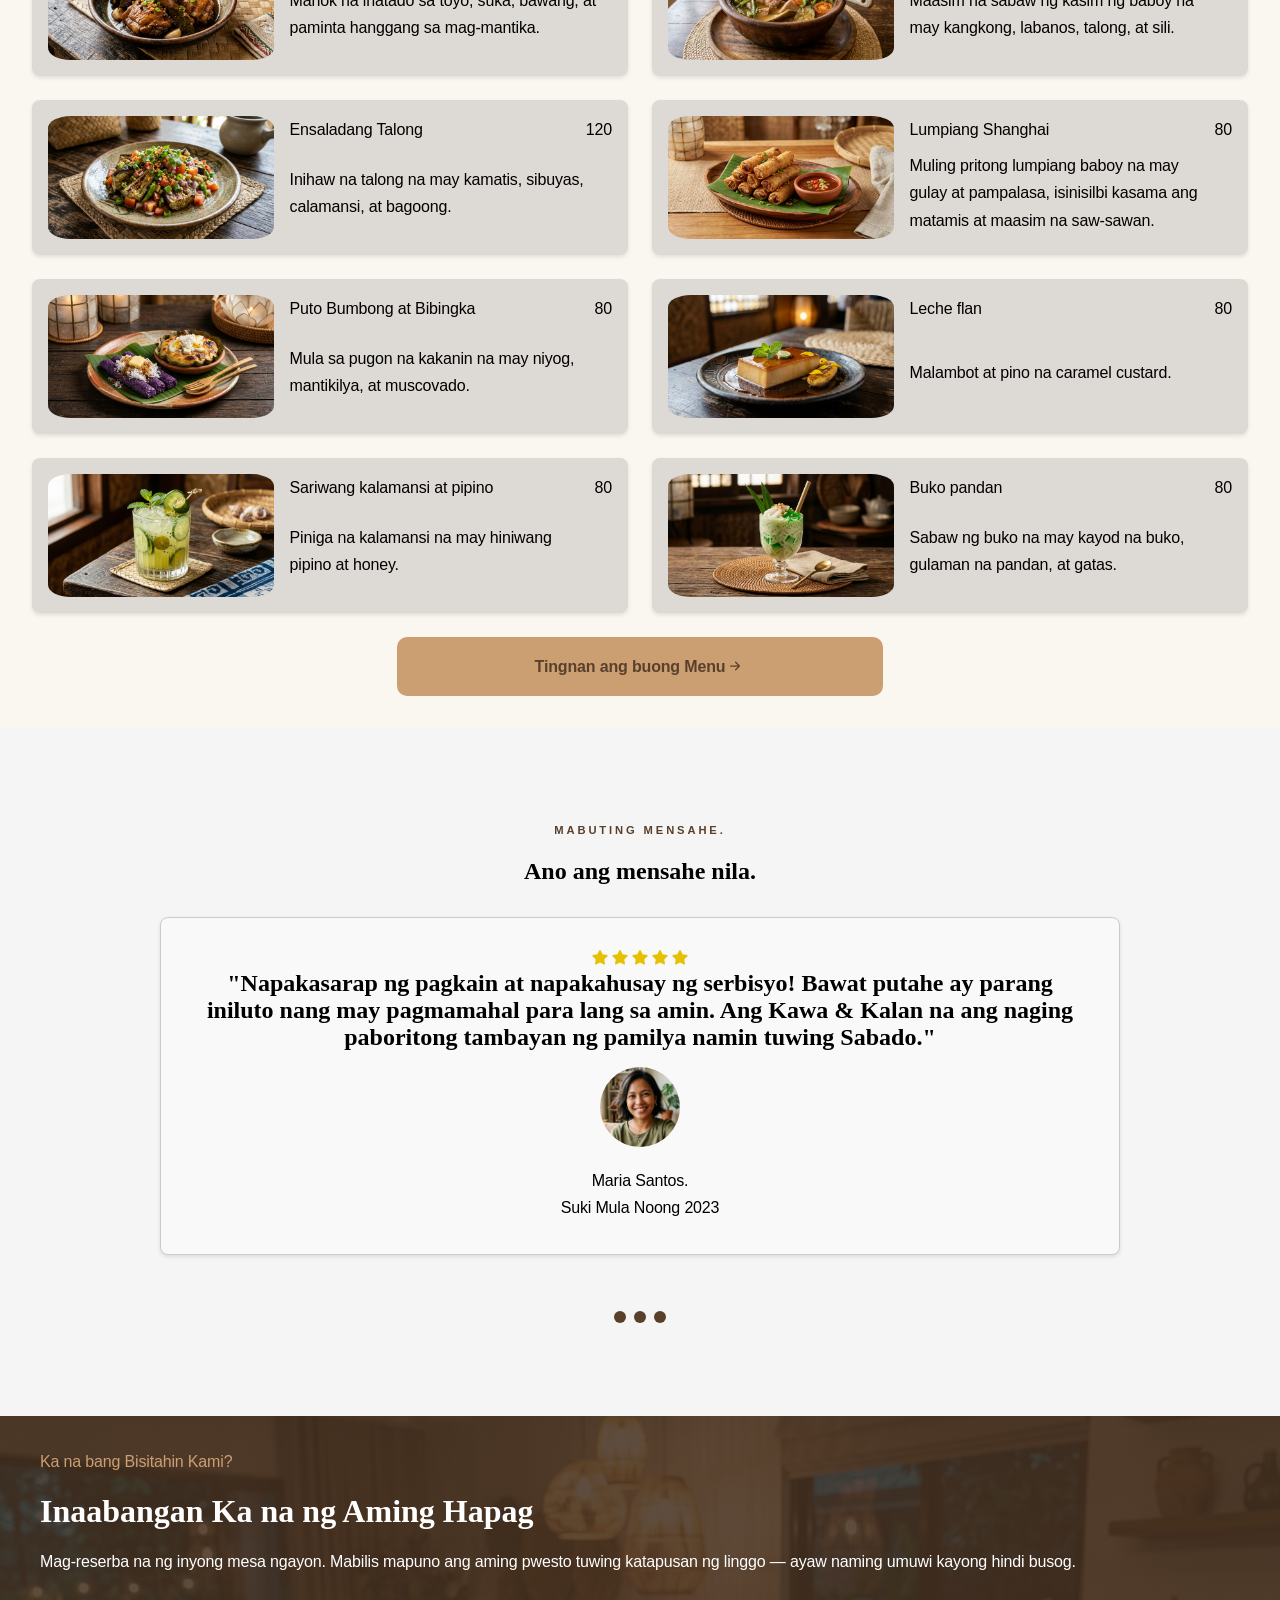
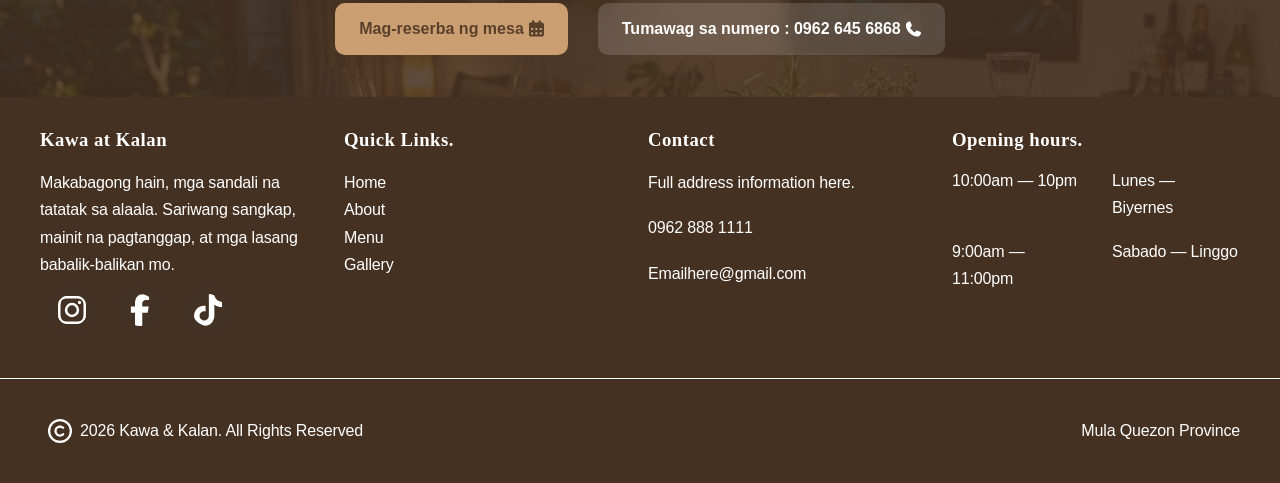
==== commit 71146133: "Maps on contact, color of pages" ====
--- a/index.html
+++ b/index.html
@@ -232,7 +232,7 @@
                 <div class="section-header">
                     <p>Ang Aming Menyu</p>
                     <br>
-                    <h3>Sulyap sa Bawat Lasa ng Tradisyon.</h3>
+                    <h1>Sulyap sa Bawat Lasa ng Tradisyon.</h1>
                 </div>
 
                 <div class="menu-container">
@@ -352,7 +352,7 @@
         <div class="secondary-footer">
             <div class="contact-section">
                 <div class="ready-contact">
-                    <p>Handa Ka na bang Bisitahin Kami?</p>
+                    <p><span class="tagline2">Ka na bang Bisitahin Kami?</span></p>
                     <br>
                     <h1>Inaabangan Ka na ng Aming Hapag</h1>
                     <br>
--- a/style.css
+++ b/style.css
@@ -45,6 +45,11 @@
     --letter-spacing-two: 0.18rem;
     --letter-spacing-three: 0.5rem;
 
+    /** Background colors **/
+    --light-background-one: whitesmoke;
+    --light-background-two: #faf6f0;
+    --light-background-three: antiquewhite;
+
     /** Footer padding **/
     --footer-padding: 2rem 2.5rem 2rem 2.5rem;
 
@@ -74,7 +79,6 @@
 h1{
     font-family: var(--font-family-three);
     font-weight: var(--font-weight-xheavy);
-    color: var(--color-secondary-brown);
 }
 
 h3{
@@ -110,7 +114,7 @@
 footer{
     flex-shrink: 0;
     height: auto;
-    background-color: brown;
+    background-color: var(--color-secondary-brown);
     width: 100%;
 }
 
@@ -391,15 +395,15 @@
 
 /** ========== SECTIONS BACKGROUND IMAGE/COLOR ========== **/
 .section-one { background-image: linear-gradient(rgba(0, 0, 0 ,0.7), rgba(0, 0, 0, 0.8)), url(assets/imgs/restaurantbg.webp);}
-.section-two { background-color: antiquewhite;}
-.section-three { background-color: beige; }
-.section-four { background-color: antiquewhite;}
-.section-five { background-color: var(--color-secondary-white);}
-.section-six { background-color: whitesmoke;}
+.section-two,.section-four, .section-six { background-color: var(--light-background-one)}
+.section-three, .section-five{ background-color: var(--light-background-two);}
+
 .section-seven { background-color: bisque;}
-.secondary-footer{background-color: var(--color-primary-brown);}
+.secondary-footer{background-image: linear-gradient(rgba(69, 49, 33, 0.866), rgba(69, 49, 33, 0.87)), url(assets/imgs/gallery/gallerybg.webp); color: white;}
 
 .section-one-about {background-image: linear-gradient(rgba(0, 0, 0 ,0.7), rgba(0, 0, 0, 0.8)), url(assets/imgs/profiles/chefs.webp);}
+
+.section-two-about {background-color: var(--color-secondary-brown); color: white;}
 
 .section-one-menu {background-image: linear-gradient(rgba(0, 0, 0 ,0.7), rgba(0, 0, 0, 0.8)), url(assets/imgs/foods/foods.webp);}
 
@@ -430,7 +434,7 @@
 }
 
 .site-header.scrolled {
-    background-color: var(--color-white-three);
+    background-color: var(--light-background-three);
     box-shadow: 0 2px 10px rgba(0, 0, 0, 0.08);
 }
 
@@ -754,7 +758,7 @@
     margin: 0;
     display: flex;
     flex-direction: column;
-    border: 1px solid var(--color-secondary-white);
+    border: 2px solid var(--light-background-three);
     border-radius: 10px;
     overflow: hidden;
     background-color: var(--color-primary-white);
@@ -915,8 +919,8 @@
     text-align: left;
     padding: 1rem;
     gap: 0.2rem;
-    background-color: var(--color-white-three);
-    border: 1px solid var(--color-secondary-white);
+    background-color: var(--light-background-two);
+    border: 2px solid var(--light-background-three);
     border-radius: 10px;
     overflow: hidden;
 }
@@ -1357,7 +1361,14 @@
     margin-top: 1rem;
 }
 
+.maps-container{
+    height: 600px;
+    width: 100%;
+    border-radius: 30px;
+}
+
 /** Contact **/
+/** change to index-contact-section **/
 .contact-section{
     display: flex;
     flex-direction: column;
@@ -1376,6 +1387,7 @@
     width: min(100%, 1300px);
     margin-inline: auto;
     padding: var(--footer-padding);
+    color: white;
 }
 
 
@@ -1389,6 +1401,7 @@
     padding: 0.5rem;
     margin: 0.5rem;
     background-color: var(--color-transparent-blur);
+    fill: white;
     border-radius: 50%;
 }
 
@@ -1398,7 +1411,7 @@
 
 .footer-links a{
     text-decoration: none;
-    color: var(--color-primary-black);
+    color: white;
 }
 
 .footer-border{
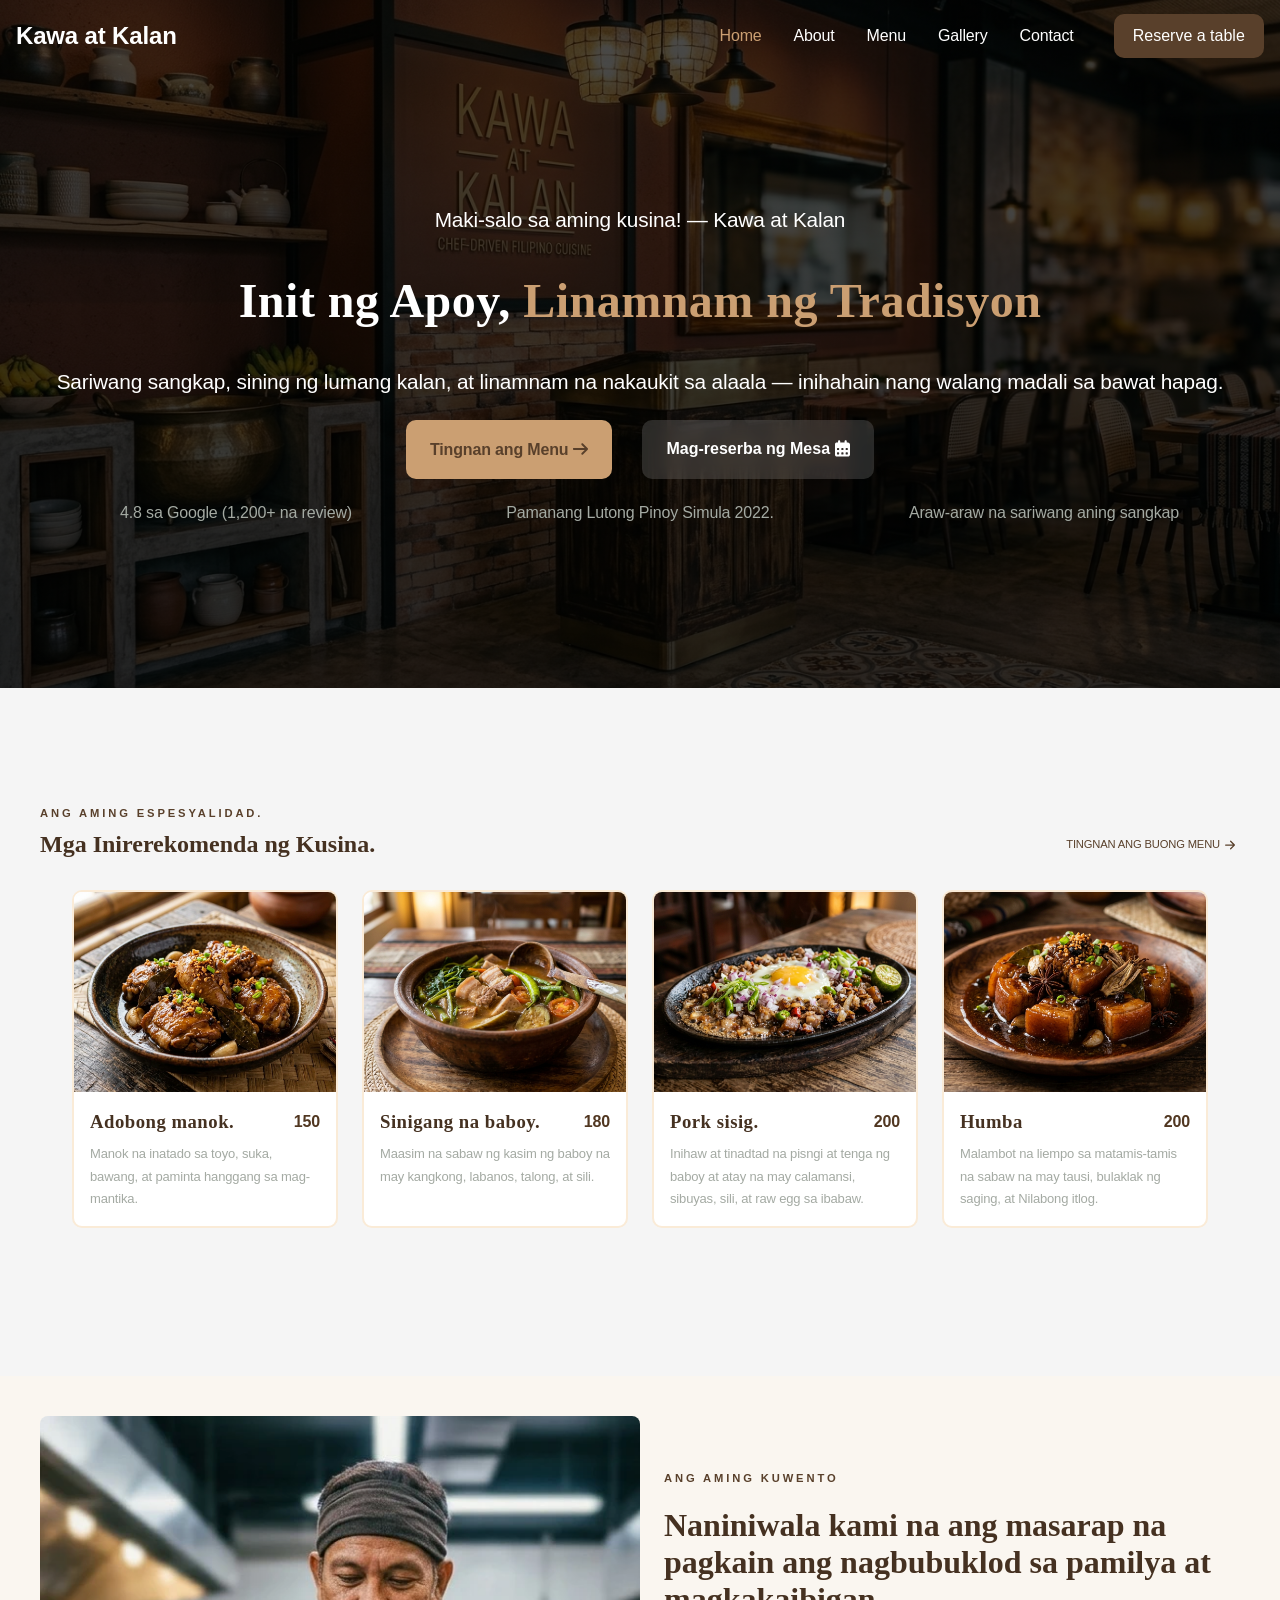
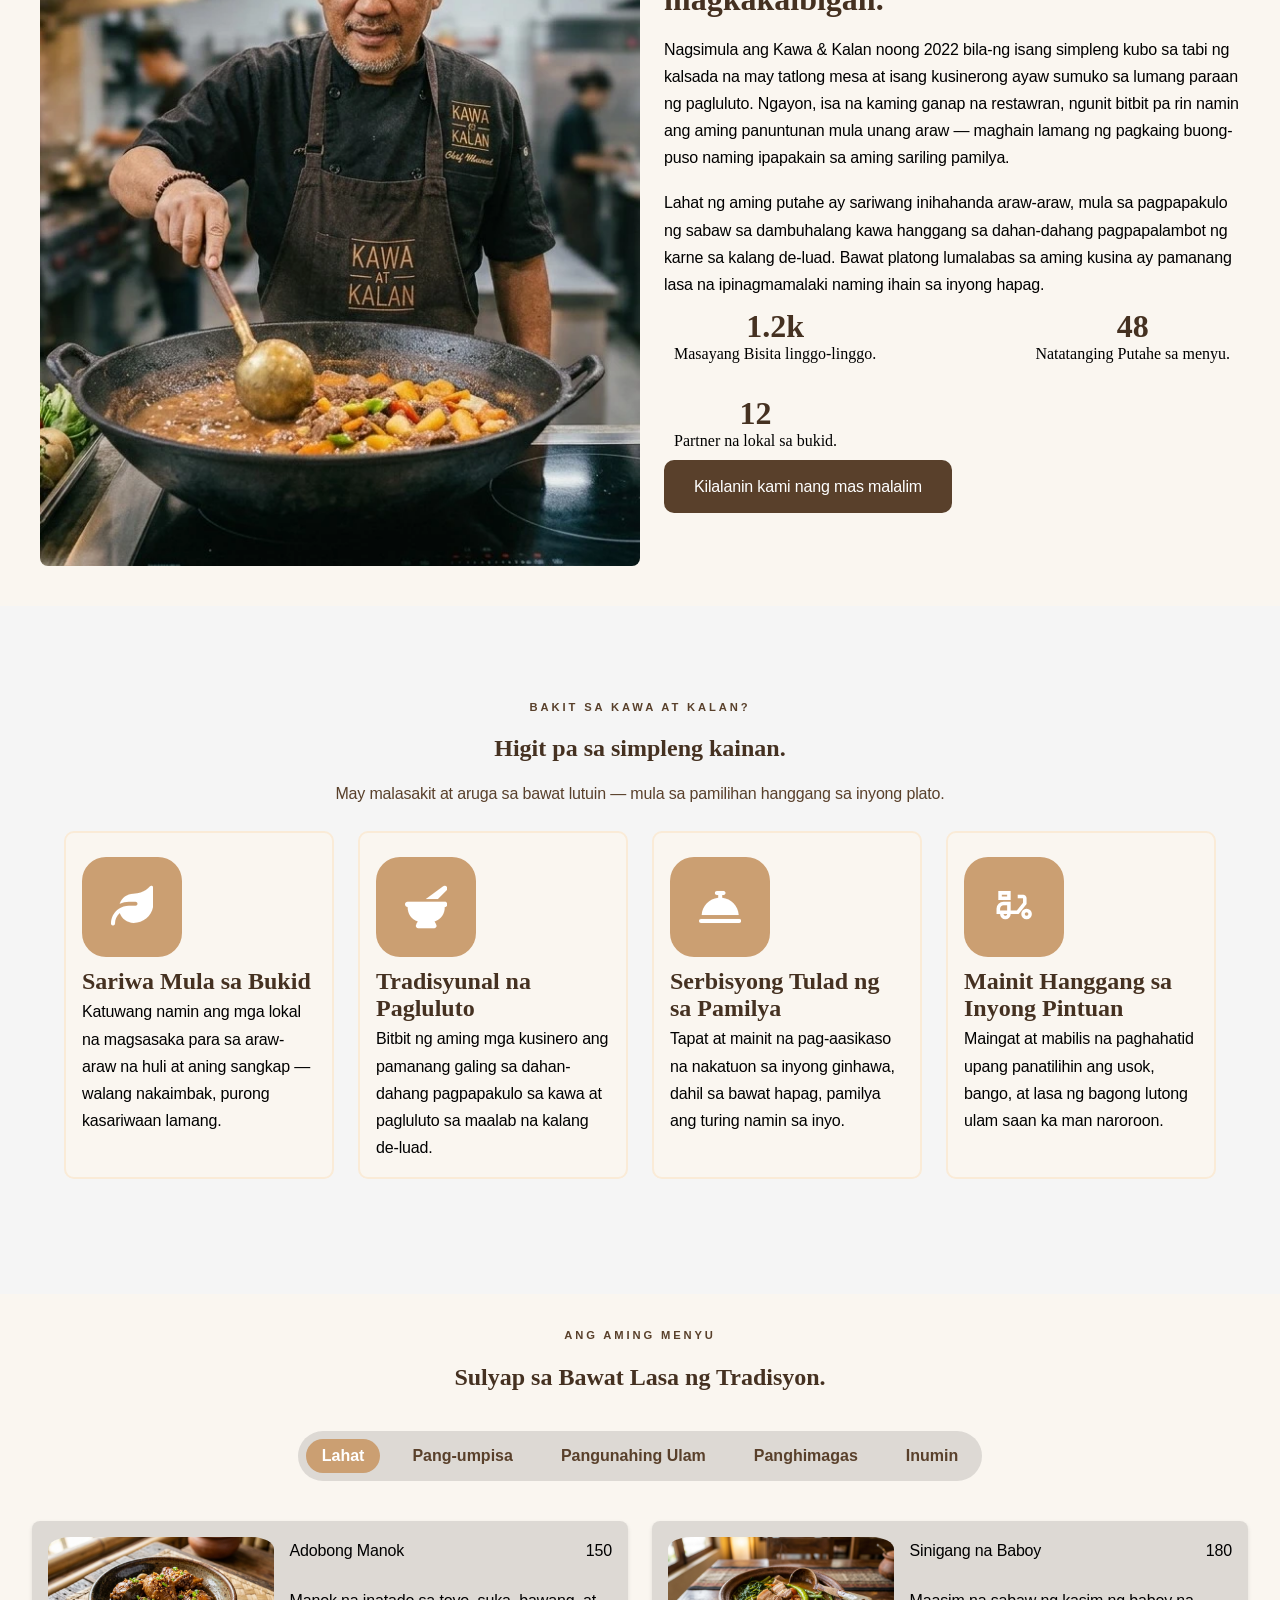
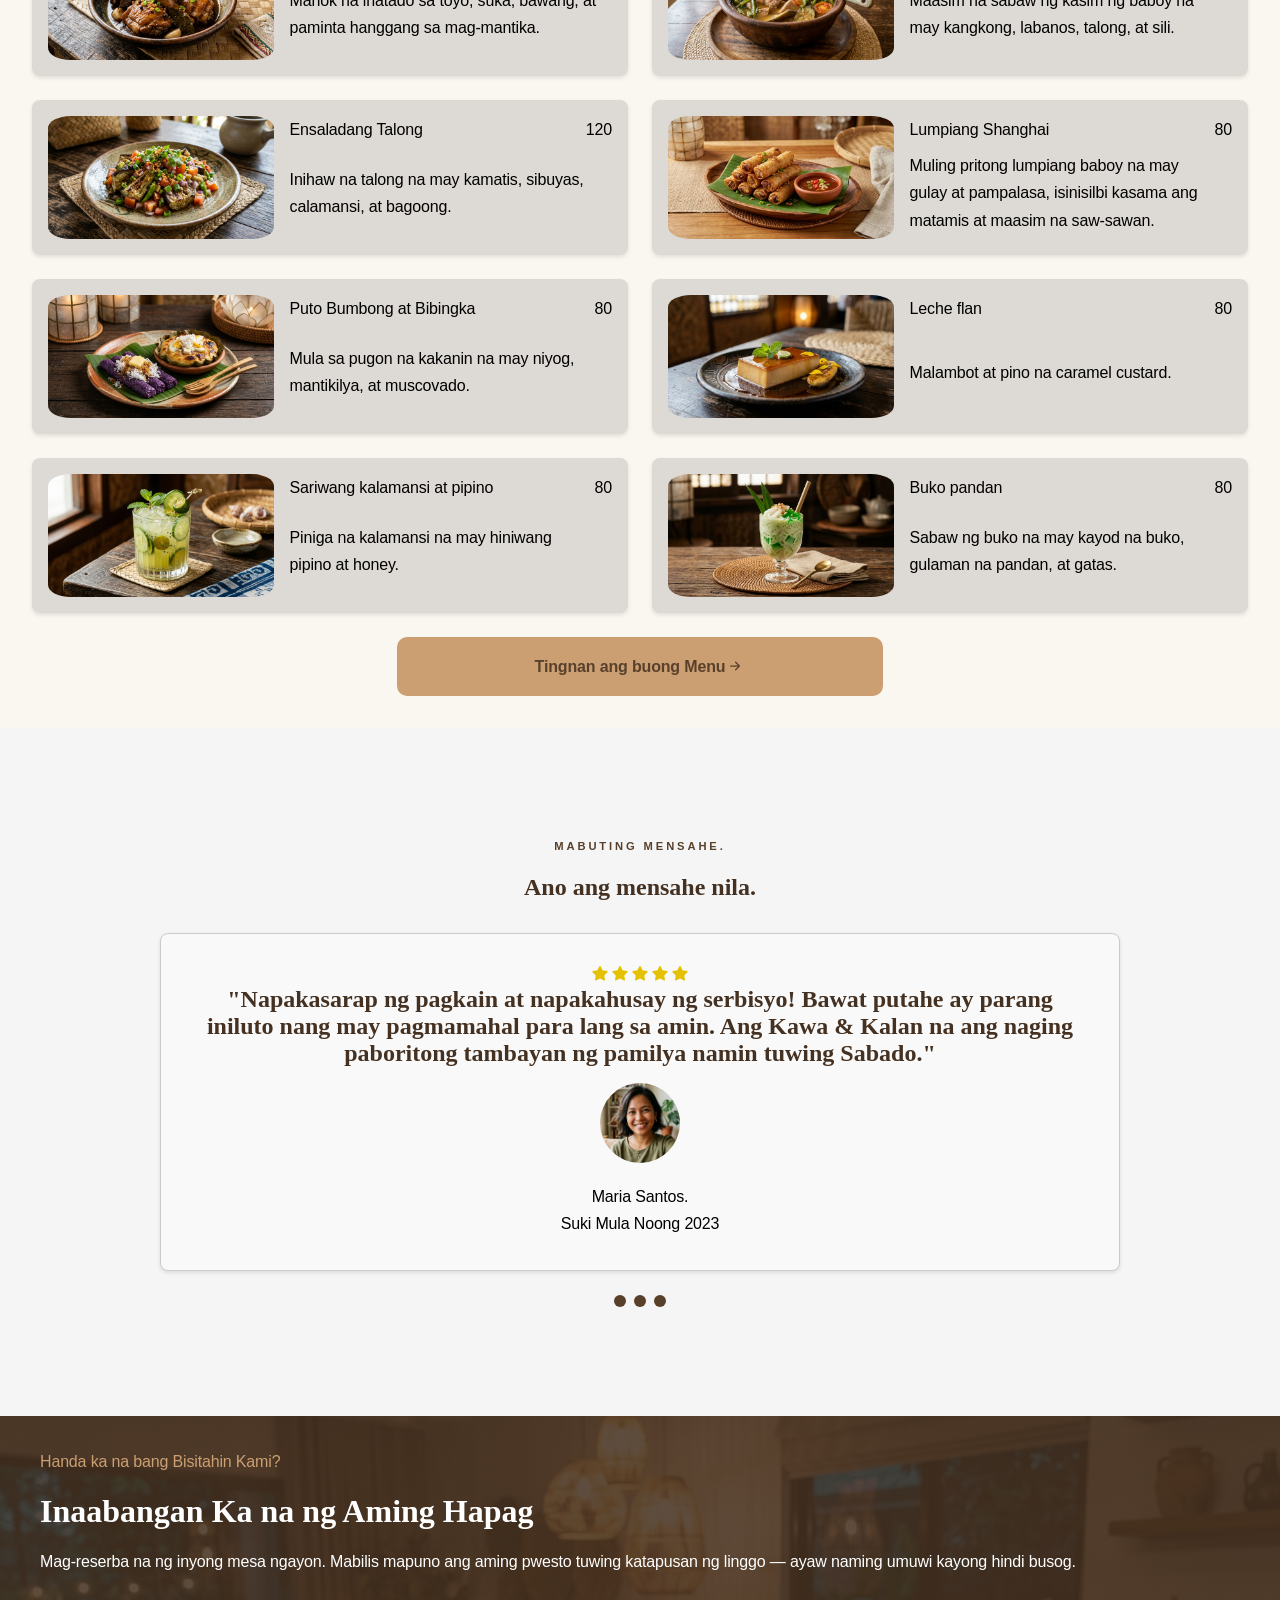
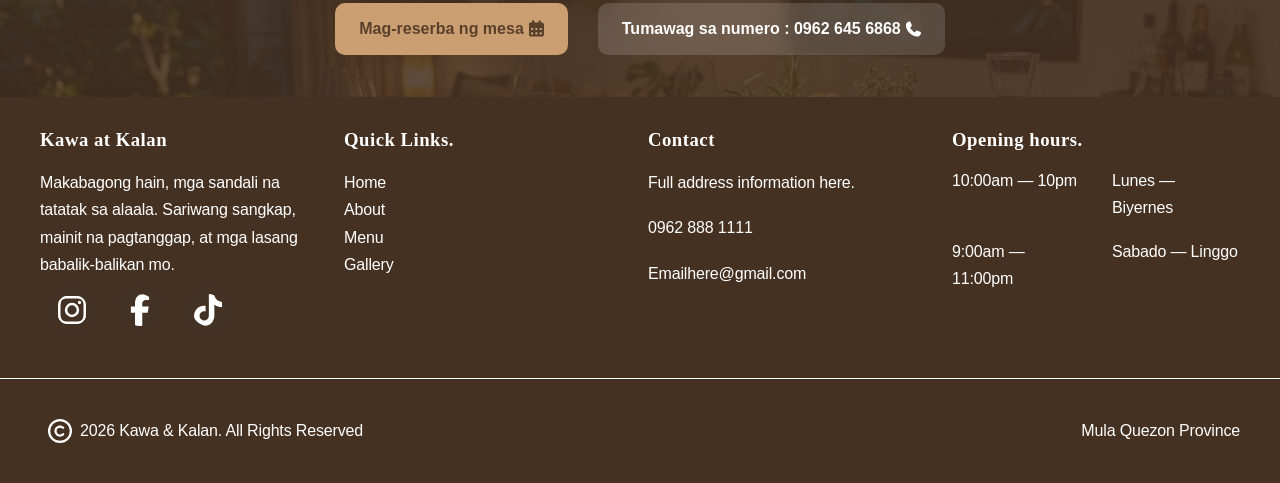
==== commit 612f3c55: "Mobile view update" ====
--- a/index.html
+++ b/index.html
@@ -352,7 +352,7 @@
         <div class="secondary-footer">
             <div class="contact-section">
                 <div class="ready-contact">
-                    <p><span class="tagline2">Ka na bang Bisitahin Kami?</span></p>
+                    <p><span class="tagline2">Handa ka na bang Bisitahin Kami?</span></p>
                     <br>
                     <h1>Inaabangan Ka na ng Aming Hapag</h1>
                     <br>
--- a/style.css
+++ b/style.css
@@ -63,12 +63,27 @@
     min-height: 100dvh;
     display: flex;
     flex-direction: column;
-    /**
-    min-height: 100vh;
-    display: grid;
-    grid-template-rows: auto 1fr auto;
-    **/
-}
+}
+
+@view-transition{
+    navigation: auto;
+}
+
+@keyframes blur-out {
+  to { filter: blur(3px); opacity: 0; }
+}
+@keyframes blur-in {
+  from { filter: blur(3px); opacity: 0; }
+  to { filter: blur(0px); opacity: 1; }
+}
+
+::view-transition-old(root) {
+  animation: 0.4s ease-in both blur-out;
+}
+::view-transition-new(root) {
+  animation: 0.4s ease-out both blur-in;
+}
+
 a, p{
     font-family:var(--font-family-two);
     font-weight: var(--font-weight-medium);
@@ -79,12 +94,14 @@
 h1{
     font-family: var(--font-family-three);
     font-weight: var(--font-weight-xheavy);
+    color: var(--color-secondary-brown);
 }
 
 h3{
     font-family: var(--font-family-four);
     font-weight: var(--font-weight-xheavy);
     letter-spacing: var(--letter-spacing-one);
+    color: var(--color-secondary-brown);
 }
 p, h1, h3{
     overflow-wrap: break-word;
@@ -123,7 +140,6 @@
 }
 
 /**========== POP UP FORM ========= **/
-
 .modal-overlay {
     display: none;
     position: fixed;
@@ -135,15 +151,17 @@
     justify-content: center;
     align-items: center;
     z-index: 1000;
+
+    animation: 0.4s ease-out both blur-in;
 }
 
 .modal-content {
     background: white;
     border-radius: 8px;
     width: 80%;
-    height: 80%;
+    height: 75%;
     max-width: 480px;
-    max-height: 600px;
+    max-height: 550px;
     position: relative;
     overflow: hidden;
 
@@ -163,16 +181,13 @@
     cursor: pointer;
     z-index: 1001;
 }
-
-
-/** FIX HOVER **/
 .close-formBtn :hover{
     scale: 10px;
 }
 
 iframe{
     width: 100%;
-    height: 560px;
+    height: 100%;
     border: none;
     display: block;
 }
@@ -235,6 +250,7 @@
 
 .booking-form button{
     grid-area: button;
+    margin-top: 1rem;
 }
 
 
@@ -409,7 +425,7 @@
 
 .section-one-gallery {background-image: linear-gradient(rgba(0, 0, 0,0.7), rgba(0, 0, 0, 0.8)), url(assets/imgs/gallery/gallerybg.webp);}
 
-.section-one-contact {}
+.section-one-contact {background-image: linear-gradient(rgba(0, 0, 0,0.7), rgba(0, 0, 0, 0.8)), url(assets/imgs/gallery/front_door.webp);}
 
 /** ========== END OF SECTIONS BACKGROUND IMAGE/COLOR ========== **/
 
@@ -689,7 +705,6 @@
     gap: 30px;
     padding: 10px;
 }
-
 .containerB{
     display: flex;
     flex-wrap: wrap;
@@ -842,6 +857,8 @@
 
     .story-content{
         max-width: 100%;
+        justify-items: center;
+        align-items: center;
     }
 }
 
@@ -872,6 +889,7 @@
 .item-number{
     font-size: 2rem;
     font-weight: bold;
+    color: var(--color-secondary-brown);
 }
 
 .item-desc{
@@ -898,6 +916,10 @@
 }
 
 .section-header p:nth-of-type(2){
+    color: var(--color-primary-brown);
+}
+
+.section-header p:nth-of-type(3){
     color: var(--color-primary-brown);
 }
 
@@ -1050,9 +1072,11 @@
     
 }
 
+
 .rate-tab{
     width: 80%;
-    margin: 2rem auto;
+    align-self: center;
+    margin-top: 2rem;
     border: 1px solid #ccc;
     border-radius: 8px;
     padding: 1rem;
@@ -1110,6 +1134,50 @@
     background-color: var(--color-hover-secondary);
     width: 28px;
     border-radius: 10px;
+}
+
+/** Move this */
+
+@media (max-width: 600px){
+    .containerA h3{
+        font-size: 1.8rem;
+    }
+
+    .containerA p{
+        color: var(--color-primary-white);
+        font-size: var(--font-size-xss);
+    }
+
+    .button-container{
+        flex-direction: column;
+        max-width: fit-content;
+        justify-content: center;
+        align-self: center;
+    }
+
+    .containerB{
+        flex-direction: column;
+    }
+
+    .gallery-heading{
+        font-size: 1.7rem;
+    }
+
+    .story-content h1{
+        font-size: 1.7rem;
+    }
+
+    .button-wrapper-one{
+        font-size: 0.8rem;
+    }
+
+    .rate-tab{
+        width: 100%;
+    }
+
+    .content-tab h1 {
+        font-size: 1.5rem;
+    }
 }
 
 /** Gallery page*/
@@ -1367,6 +1435,10 @@
     border-radius: 30px;
 }
 
+.message-form input{
+    height: 2.5rem;
+}
+
 /** Contact **/
 /** change to index-contact-section **/
 .contact-section{
@@ -1378,6 +1450,10 @@
 .ready-contact{
     justify-items: center;
     align-items: center;
+}
+
+.secondary-footer h1{
+    color: var(--color-primary-white);
 }
 
 .main-footer{
@@ -1388,6 +1464,10 @@
     margin-inline: auto;
     padding: var(--footer-padding);
     color: white;
+}
+
+.main-footer h3{
+    color: var(--color-primary-white);
 }
 
 
